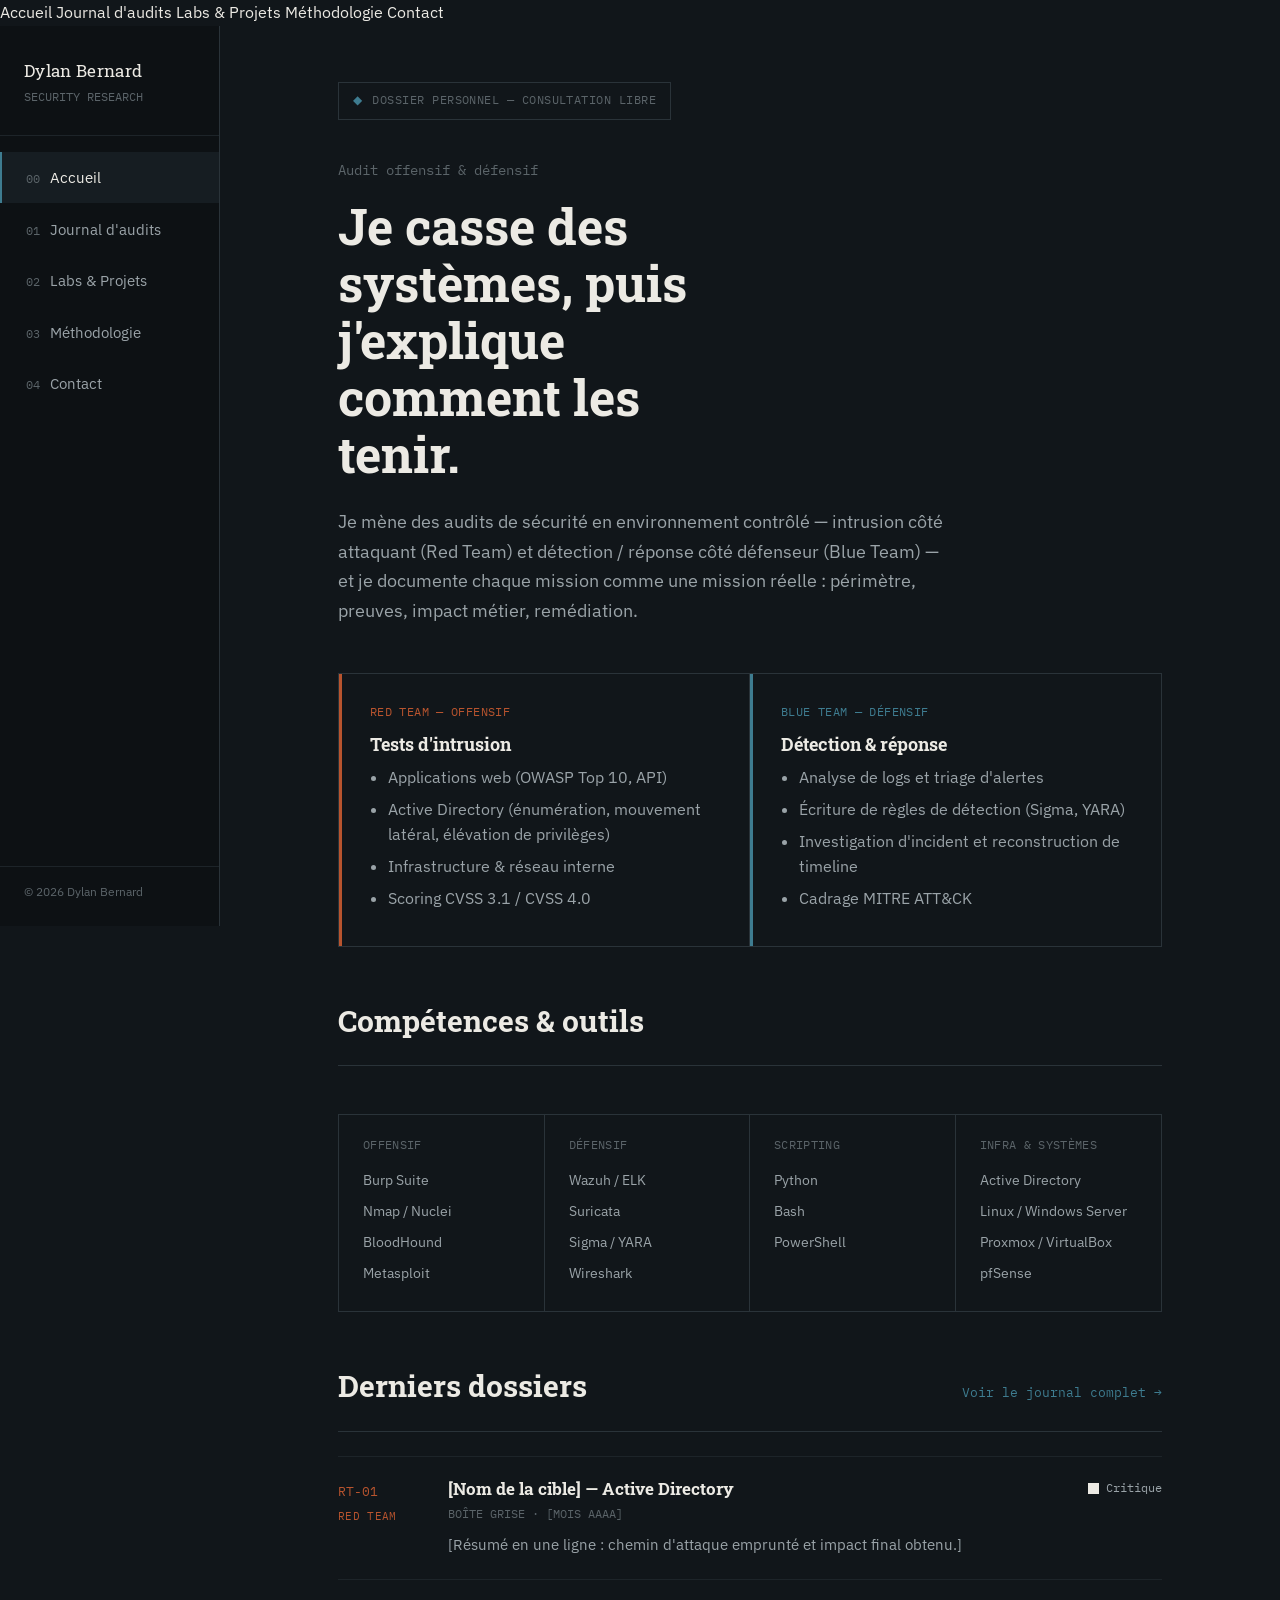
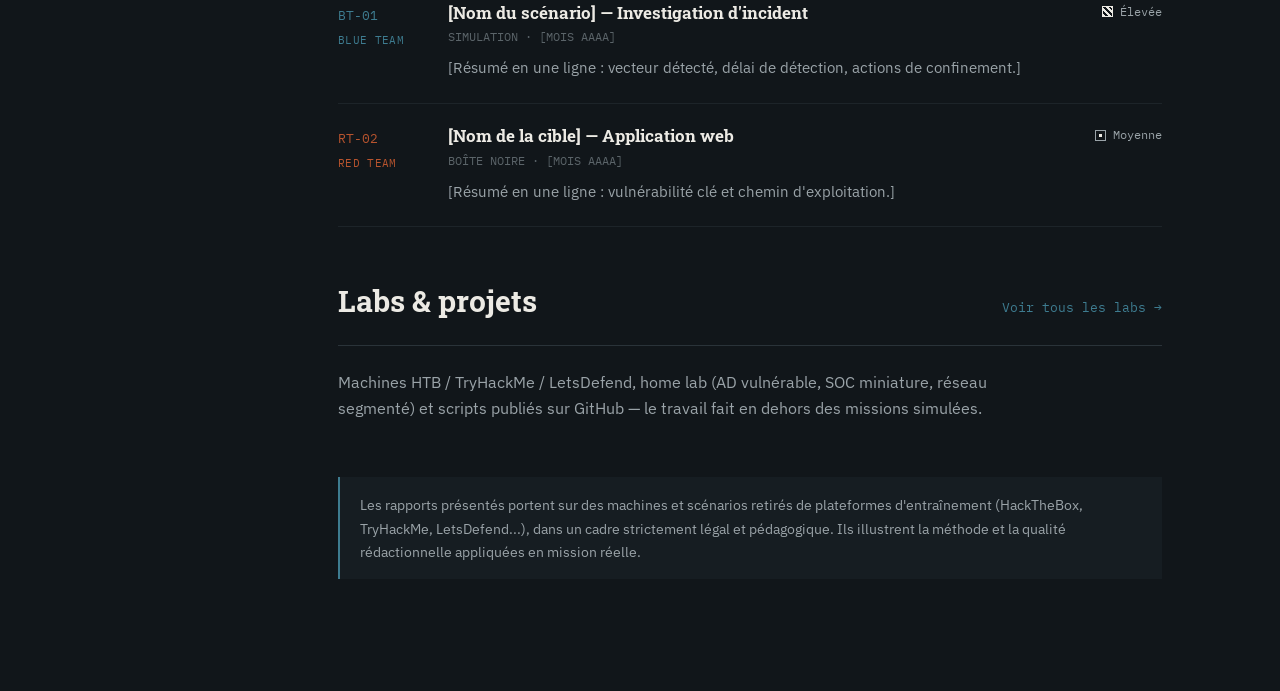
==== index.html @ 2ed52630 "Add files via upload" ====
<!DOCTYPE html>
<html lang="fr">
<head>
<meta charset="UTF-8">
<meta name="viewport" content="width=device-width, initial-scale=1.0">
<title>Dylan Bernard · Security Research — Red &amp; Blue Team</title>
<meta name="description" content="Portfolio d'audits de sécurité offensifs et défensifs — pentest, détection et réponse à incident. Rapports réalisés en environnement légal et pédagogique.">
<link rel="preconnect" href="https://fonts.googleapis.com">
<link href="https://fonts.googleapis.com/css2?family=Roboto+Slab:wght@400;700&family=IBM+Plex+Sans:wght@400;500;600&family=IBM+Plex+Mono:wght@400;500&display=swap" rel="stylesheet">
<link rel="stylesheet" href="style.css">
</head>
<body>

<div class="topbar">
  <span class="topbar__mark">DYLAN&nbsp;BERNARD</span>
  <button class="topbar__toggle" aria-expanded="false">MENU</button>
</div>
<nav class="topbar__menu">
  <a href="index.html" aria-current="page">Accueil</a>
  <a href="reports.html">Journal d'audits</a>
  <a href="labs.html">Labs &amp; Projets</a>
  <a href="methodology.html">Méthodologie</a>
  <a href="contact.html">Contact</a>
</nav>

<div class="shell">
  <aside class="rail">
    <div class="rail__brand">
      <a href="index.html">
        <span class="rail__mark">Dylan Bernard</span>
        <span class="rail__sub">SECURITY&nbsp;RESEARCH</span>
      </a>
    </div>
    <nav class="rail__nav">
      <a class="rail__tab" href="index.html" aria-current="page"><span class="idx">00</span>Accueil</a>
      <a class="rail__tab" href="reports.html"><span class="idx">01</span>Journal d'audits</a>
      <a class="rail__tab" href="labs.html"><span class="idx">02</span>Labs &amp; Projets</a>
      <a class="rail__tab" href="methodology.html"><span class="idx">03</span>Méthodologie</a>
      <a class="rail__tab" href="contact.html"><span class="idx">04</span>Contact</a>
    </nav>
    <div class="rail__footer">© 2026 Dylan Bernard</div>
  </aside>

  <main class="main">
    <div class="container">

      <div class="classified">DOSSIER PERSONNEL — CONSULTATION LIBRE</div>

      <section class="hero">
        <p class="hero__eyebrow">Audit offensif &amp; défensif</p>
        <h1>Je casse des systèmes, puis j'explique comment les tenir.</h1>
        <p class="hero__lede">
          Je mène des audits de sécurité en environnement contrôlé — intrusion côté attaquant
          (Red Team) et détection / réponse côté défenseur (Blue Team) — et je documente
          chaque mission comme une mission réelle : périmètre, preuves, impact métier,
          remédiation.
        </p>
      </section>

      <div class="track-split">
        <div class="track track--red">
          <div class="track__label">RED TEAM — OFFENSIF</div>
          <h3>Tests d'intrusion</h3>
          <ul>
            <li>Applications web (OWASP Top 10, API)</li>
            <li>Active Directory (énumération, mouvement latéral, élévation de privilèges)</li>
            <li>Infrastructure &amp; réseau interne</li>
            <li>Scoring CVSS 3.1 / CVSS 4.0</li>
          </ul>
        </div>
        <div class="track track--blue">
          <div class="track__label">BLUE TEAM — DÉFENSIF</div>
          <h3>Détection &amp; réponse</h3>
          <ul>
            <li>Analyse de logs et triage d'alertes</li>
            <li>Écriture de règles de détection (Sigma, YARA)</li>
            <li>Investigation d'incident et reconstruction de timeline</li>
            <li>Cadrage MITRE ATT&amp;CK</li>
          </ul>
        </div>
      </div>

      <section class="section">
        <div class="section__head">
          <h2>Compétences &amp; outils</h2>
        </div>
        <div class="skills-grid">
          <div class="skills-col">
            <h4>OFFENSIF</h4>
            <ul>
              <li>Burp Suite</li>
              <li>Nmap / Nuclei</li>
              <li>BloodHound</li>
              <li>Metasploit</li>
            </ul>
          </div>
          <div class="skills-col">
            <h4>DÉFENSIF</h4>
            <ul>
              <li>Wazuh / ELK</li>
              <li>Suricata</li>
              <li>Sigma / YARA</li>
              <li>Wireshark</li>
            </ul>
          </div>
          <div class="skills-col">
            <h4>SCRIPTING</h4>
            <ul>
              <li>Python</li>
              <li>Bash</li>
              <li>PowerShell</li>
            </ul>
          </div>
          <div class="skills-col">
            <h4>INFRA &amp; SYSTÈMES</h4>
            <ul>
              <li>Active Directory</li>
              <li>Linux / Windows Server</li>
              <li>Proxmox / VirtualBox</li>
              <li>pfSense</li>
            </ul>
          </div>
        </div>
      </section>

      <section class="section">
        <div class="section__head">
          <h2>Derniers dossiers</h2>
          <a class="see-all" href="reports.html">Voir le journal complet →</a>
        </div>
        <div class="log">

          <article class="log-entry log-entry--red">
            <div class="log-entry__id">RT-01<span class="track-tag">RED TEAM</span></div>
            <div>
              <h3 class="log-entry__title">[Nom de la cible] — Active Directory</h3>
              <div class="log-entry__meta">BOÎTE GRISE · [MOIS AAAA]</div>
              <p class="log-entry__desc">[Résumé en une ligne : chemin d'attaque emprunté et impact final obtenu.]</p>
            </div>
            <div class="log-entry__sev">
              <div class="sev sev--critical"><span class="sev__mark"></span>Critique</div>
            </div>
          </article>

          <article class="log-entry log-entry--blue">
            <div class="log-entry__id">BT-01<span class="track-tag">BLUE TEAM</span></div>
            <div>
              <h3 class="log-entry__title">[Nom du scénario] — Investigation d'incident</h3>
              <div class="log-entry__meta">SIMULATION · [MOIS AAAA]</div>
              <p class="log-entry__desc">[Résumé en une ligne : vecteur détecté, délai de détection, actions de confinement.]</p>
            </div>
            <div class="log-entry__sev">
              <div class="sev sev--high"><span class="sev__mark"></span>Élevée</div>
            </div>
          </article>

          <article class="log-entry log-entry--red">
            <div class="log-entry__id">RT-02<span class="track-tag">RED TEAM</span></div>
            <div>
              <h3 class="log-entry__title">[Nom de la cible] — Application web</h3>
              <div class="log-entry__meta">BOÎTE NOIRE · [MOIS AAAA]</div>
              <p class="log-entry__desc">[Résumé en une ligne : vulnérabilité clé et chemin d'exploitation.]</p>
            </div>
            <div class="log-entry__sev">
              <div class="sev sev--medium"><span class="sev__mark"></span>Moyenne</div>
            </div>
          </article>

        </div>
      </section>

      <section class="section">
        <div class="section__head">
          <h2>Labs &amp; projets</h2>
          <a class="see-all" href="labs.html">Voir tous les labs →</a>
        </div>
        <p>
          Machines HTB / TryHackMe / LetsDefend, home lab (AD vulnérable, SOC miniature,
          réseau segmenté) et scripts publiés sur GitHub — le travail fait en dehors des
          missions simulées.
        </p>
      </section>

      <div class="note-box">
        Les rapports présentés portent sur des machines et scénarios retirés de plateformes
        d'entraînement (HackTheBox, TryHackMe, LetsDefend...), dans un cadre strictement légal
        et pédagogique. Ils illustrent la méthode et la qualité rédactionnelle appliquées en
        mission réelle.
      </div>

    </div>
  </main>
</div>

<script src="main.js"></script>
</body>
</html>
---- style.css ----
/* =========================================================
   DYLAN-SEC — Design system
   Concept: dossier d'investigation / journal de missions.
   Deux pistes identitaires : Red Team (rouille) / Blue Team (acier).
   La sévérité se lit par densité de remplissage, pas par couleur,
   pour ne jamais entrer en conflit avec l'identité Red/Blue.
   ========================================================= */

:root{
  --bg:        #11161A;
  --bg-raised: #161D22;
  --bg-tab:    #0D1114;
  --ink:       #ECEAE4;
  --ink-dim:   #9AA3A8;
  --ink-faint: #5B6469;
  --line:      #2A3339;
  --line-soft: #1D2429;

  --red:       #B8542E;
  --red-dim:   #7A3B21;
  --blue:      #3E7C90;
  --blue-dim:  #2A5866;

  --font-display: "Roboto Slab", Georgia, serif;
  --font-body: "IBM Plex Sans", -apple-system, "Segoe UI", sans-serif;
  --font-mono: "IBM Plex Mono", ui-monospace, Menlo, monospace;

  --max-line: 68ch;
  --rail-w: 220px;
}

*, *::before, *::after{ box-sizing: border-box; }

html{ scroll-behavior: smooth; }

body{
  margin:0;
  background: var(--bg);
  color: var(--ink);
  font-family: var(--font-body);
  font-size: 16px;
  line-height: 1.6;
  -webkit-font-smoothing: antialiased;
}

a{ color: inherit; text-decoration: none; }
a:focus-visible, button:focus-visible, [tabindex]:focus-visible{
  outline: 2px solid var(--blue);
  outline-offset: 3px;
}

h1,h2,h3,h4{
  font-family: var(--font-display);
  font-weight: 700;
  line-height: 1.15;
  margin: 0 0 .5em;
  color: var(--ink);
}
h1{ font-size: clamp(2rem, 4vw, 3.1rem); }
h2{ font-size: clamp(1.4rem, 2.4vw, 1.9rem); }
h3{ font-size: 1.15rem; }

p{ margin: 0 0 1em; color: var(--ink-dim); max-width: var(--max-line); }
strong{ color: var(--ink); font-weight: 600; }

code, .mono{ font-family: var(--font-mono); font-size: .92em; }

/* ---------- layout shell : rail + main ---------- */

.shell{
  display: flex;
  min-height: 100vh;
}

.rail{
  flex: 0 0 var(--rail-w);
  background: var(--bg-tab);
  border-right: 1px solid var(--line);
  padding: 2rem 0 1.5rem;
  position: sticky;
  top: 0;
  height: 100vh;
  display: flex;
  flex-direction: column;
}

.rail__brand{
  padding: 0 1.5rem 1.75rem;
  border-bottom: 1px solid var(--line-soft);
  margin-bottom: 1rem;
}
.rail__brand a{ display:block; }
.rail__mark{
  font-family: var(--font-display);
  font-size: 1.05rem;
  letter-spacing: .02em;
  color: var(--ink);
}
.rail__sub{
  display:block;
  font-size: .72rem;
  color: var(--ink-faint);
  margin-top: .25rem;
  font-family: var(--font-mono);
}

.rail__nav{ display:flex; flex-direction:column; flex:1; }
.rail__tab{
  position: relative;
  display:block;
  padding: .85rem 1.5rem;
  font-size: .95rem;
  color: var(--ink-dim);
  border-left: 2px solid transparent;
}
.rail__tab:hover{ color: var(--ink); background: var(--bg-raised); }
.rail__tab[aria-current="page"]{
  color: var(--ink);
  background: var(--bg-raised);
  border-left-color: var(--blue);
}
.rail__tab .idx{
  font-family: var(--font-mono);
  color: var(--ink-faint);
  font-size: .78rem;
  margin-right: .6rem;
}

.rail__footer{
  padding: 1rem 1.5rem 0;
  font-size: .72rem;
  color: var(--ink-faint);
  border-top: 1px solid var(--line-soft);
  margin-top: 1rem;
}

.main{ flex:1; min-width:0; }

.container{
  max-width: 920px;
  padding: 3.5rem 3rem 5rem;
  margin: 0 auto;
}

/* mobile top bar */
.topbar{ display:none; }

@media (max-width: 880px){
  .shell{ flex-direction: column; }
  .rail{ display:none; }
  .topbar{
    display:flex;
    align-items:center;
    justify-content:space-between;
    position: sticky; top:0; z-index: 20;
    background: var(--bg-tab);
    border-bottom: 1px solid var(--line);
    padding: .9rem 1.25rem;
  }
  .topbar__mark{ font-family: var(--font-display); font-size: 1rem; }
  .topbar__toggle{
    background:none; border:1px solid var(--line); color: var(--ink);
    font-family: var(--font-mono); font-size: .8rem;
    padding: .4rem .7rem; border-radius: 2px;
  }
  .topbar__menu{
    display:none;
    flex-direction:column;
    background: var(--bg-tab);
    border-bottom: 1px solid var(--line);
  }
  .topbar__menu.is-open{ display:flex; }
  .topbar__menu a{
    padding: .9rem 1.25rem;
    border-top: 1px solid var(--line-soft);
    color: var(--ink-dim);
  }
  .container{ padding: 2.25rem 1.4rem 3.5rem; }
}

/* ---------- classification banner ---------- */

.classified{
  display:flex;
  align-items:center;
  gap:.6rem;
  font-family: var(--font-mono);
  font-size: .72rem;
  letter-spacing: .04em;
  color: var(--ink-faint);
  padding: .55rem .9rem;
  border: 1px solid var(--line);
  margin-bottom: 2.5rem;
  width: fit-content;
}
.classified::before{ content:"◆"; color: var(--blue); }

/* ---------- hero (index) ---------- */

.hero__eyebrow{
  font-family: var(--font-mono);
  font-size: .85rem;
  color: var(--ink-faint);
  margin-bottom: 1rem;
}
.hero h1{ max-width: 14ch; }
.hero__lede{ font-size: 1.15rem; max-width: 56ch; margin-top: 1.25rem; }

.track-split{
  display:grid;
  grid-template-columns: 1fr 1fr;
  border: 1px solid var(--line);
  margin: 3rem 0;
}
.track{
  padding: 1.75rem 1.75rem;
  border-left: 3px solid transparent;
}
.track + .track{ border-top: none; border-left-width: 3px; }
@media (min-width: 640px){
  .track + .track{ border-top: none; }
  .track:first-child{ border-right: 1px solid var(--line); }
}
@media (max-width: 639px){
  .track-split{ grid-template-columns: 1fr; }
  .track:first-child{ border-bottom: 1px solid var(--line); }
}
.track--red{ border-left-color: var(--red); }
.track--blue{ border-left-color: var(--blue); }
.track__label{
  font-family: var(--font-mono);
  font-size: .78rem;
  letter-spacing: .03em;
  margin-bottom: .75rem;
}
.track--red .track__label{ color: var(--red); }
.track--blue .track__label{ color: var(--blue); }
.track h3{ margin-bottom: .6rem; }
.track ul{ margin:0; padding-left: 1.1rem; color: var(--ink-dim); }
.track li{ margin-bottom: .4rem; }

.section{ margin: 3.5rem 0; }
.section__head{
  display:flex;
  align-items: baseline;
  justify-content: space-between;
  border-bottom: 1px solid var(--line);
  padding-bottom: .75rem;
  margin-bottom: 1.5rem;
  gap: 1rem;
  flex-wrap: wrap;
}
.section__head .see-all{
  font-family: var(--font-mono);
  font-size: .82rem;
  color: var(--blue);
  white-space: nowrap;
}
.section__head .see-all:hover{ text-decoration: underline; }

/* ---------- log entries (reports list, preview) ---------- */

.log{ display:flex; flex-direction:column; }
.log-entry{
  display:grid;
  grid-template-columns: 90px 1fr auto;
  gap: 1.25rem;
  align-items: start;
  padding: 1.4rem 0;
  border-bottom: 1px solid var(--line-soft);
}
.log-entry:first-child{ border-top: 1px solid var(--line-soft); }
.log-entry__id{
  font-family: var(--font-mono);
  font-size: .8rem;
  padding-top: .2rem;
}
.log-entry__id .track-tag{ display:block; margin-top:.35rem; font-size: .68rem; letter-spacing:.03em; }
.log-entry--red .log-entry__id{ color: var(--red); }
.log-entry--blue .log-entry__id{ color: var(--blue); }

.log-entry__title{ margin: 0 0 .35rem; font-size: 1.05rem; }
.log-entry__meta{
  font-family: var(--font-mono);
  font-size: .76rem;
  color: var(--ink-faint);
  margin-bottom: .6rem;
}
.log-entry__desc{ margin:0; font-size: .93rem; }

.log-entry__sev{
  display:flex;
  flex-direction:column;
  align-items:flex-end;
  gap:.35rem;
  min-width: 108px;
}

/* severity marks — density, not colour */
.sev{
  display:flex; align-items:center; gap:.45rem;
  font-family: var(--font-mono); font-size: .72rem; color: var(--ink-dim);
}
.sev__mark{
  width: 11px; height: 11px;
  border: 1.4px solid var(--ink-dim);
  flex: 0 0 auto;
}
.sev--critical .sev__mark{ background: var(--ink); border-color: var(--ink); }
.sev--high .sev__mark{
  background: repeating-linear-gradient(45deg, var(--ink) 0 2px, transparent 2px 4px);
  border-color: var(--ink);
}
.sev--medium .sev__mark{
  background: radial-gradient(circle, var(--ink) 30%, transparent 31%);
}
.sev--low .sev__mark{ background: transparent; }
.sev--info .sev__mark{
  border-style: dotted;
  background: transparent;
}

.filters{
  display:flex; gap: .6rem; flex-wrap: wrap; margin-bottom: 2rem;
}
.filter-btn{
  font-family: var(--font-mono);
  font-size: .82rem;
  padding: .5rem .9rem;
  border: 1px solid var(--line);
  background: transparent;
  color: var(--ink-dim);
  cursor: pointer;
}
.filter-btn:hover{ color: var(--ink); border-color: var(--ink-faint); }
.filter-btn.is-active{ color: var(--ink); border-color: var(--ink); }
.filter-btn.is-active[data-filter="red"]{ border-color: var(--red); color: var(--red); }
.filter-btn.is-active[data-filter="blue"]{ border-color: var(--blue); color: var(--blue); }

.legend{
  display:flex; flex-wrap:wrap; gap: 1.1rem 1.6rem;
  padding: 1.1rem 1.3rem;
  border: 1px solid var(--line);
  margin-bottom: 2.5rem;
}
.legend__note{
  font-size: .82rem; color: var(--ink-faint); margin: .8rem 0 0; max-width: none;
}

/* ---------- methodology tables / grids ---------- */

.grid-table{
  width: 100%;
  border-collapse: collapse;
  font-size: .9rem;
  margin: 1.25rem 0 2rem;
}
.grid-table th, .grid-table td{
  text-align: left;
  padding: .7rem .9rem;
  border-bottom: 1px solid var(--line-soft);
}
.grid-table th{
  font-family: var(--font-mono);
  font-size: .74rem;
  letter-spacing: .03em;
  color: var(--ink-faint);
  font-weight: 400;
  border-bottom: 1px solid var(--line);
}
.grid-table td.mono{ color: var(--ink-dim); }

.phase-list{ list-style: none; margin: 0 0 2rem; padding: 0; counter-reset: phase; }
.phase-list li{
  counter-increment: phase;
  position: relative;
  padding: .9rem 0 .9rem 2.6rem;
  border-bottom: 1px solid var(--line-soft);
  color: var(--ink-dim);
}
.phase-list li:first-child{ border-top: 1px solid var(--line-soft); }
.phase-list li::before{
  content: counter(phase, decimal-leading-zero);
  position: absolute; left: 0; top: .9rem;
  font-family: var(--font-mono);
  font-size: .78rem;
  color: var(--ink-faint);
}
.phase-list strong{ display:block; color: var(--ink); margin-bottom: .15rem; font-size: .98rem; }

.two-col{
  display:grid; grid-template-columns: 1fr 1fr; gap: 3rem;
}
@media (max-width: 720px){ .two-col{ grid-template-columns: 1fr; gap: 2.5rem; } }

/* ---------- contact ---------- */

.contact-list{ list-style:none; padding:0; margin: 2rem 0; }
.contact-list li{
  display:flex; gap: 1.25rem;
  padding: 1rem 0;
  border-bottom: 1px solid var(--line-soft);
  align-items: baseline;
}
.contact-list li:first-child{ border-top: 1px solid var(--line-soft); }
.contact-list .label{
  font-family: var(--font-mono); font-size: .78rem; color: var(--ink-faint);
  width: 130px; flex: 0 0 auto;
}
.contact-list a:hover{ color: var(--blue); text-decoration: underline; }

.note-box{
  border-left: 2px solid var(--blue);
  padding: 1rem 1.25rem;
  background: var(--bg-raised);
  font-size: .9rem;
  color: var(--ink-dim);
  margin: 2rem 0;
}

/* ---------- skills grid (index) ---------- */

.skills-grid{
  display:grid;
  grid-template-columns: repeat(4, 1fr);
  gap: 0;
  border: 1px solid var(--line);
  margin: 3rem 0;
}
@media (max-width: 780px){
  .skills-grid{ grid-template-columns: repeat(2, 1fr); }
}
.skills-col{
  padding: 1.4rem 1.5rem;
  border-right: 1px solid var(--line);
}
.skills-col:nth-child(4n){ border-right: none; }
@media (max-width: 780px){
  .skills-col:nth-child(2n){ border-right: none; }
  .skills-col:nth-child(n+3){ border-top: 1px solid var(--line); }
}
.skills-col h4{
  font-family: var(--font-mono);
  font-size: .74rem;
  letter-spacing: .03em;
  color: var(--ink-faint);
  margin: 0 0 .8rem;
  font-weight: 400;
}
.skills-col ul{ list-style: none; margin:0; padding:0; }
.skills-col li{
  font-size: .87rem;
  color: var(--ink-dim);
  padding: .28rem 0;
}

/* ---------- platform tag (HTB / THM / LetsDefend) ---------- */

.plat-tag{
  display:inline-block;
  font-family: var(--font-mono);
  font-size: .68rem;
  letter-spacing: .03em;
  border: 1px solid var(--ink-faint);
  color: var(--ink-dim);
  padding: .15rem .5rem;
  margin-right: .4rem;
}
.plat-tag--htb{ border-color: #6B8E4E; color: #9CBB7A; }
.plat-tag--thm{ border-color: #3E6B8E; color: #7FA8C9; }
.plat-tag--ld{  border-color: var(--blue); color: var(--blue); }

/* ---------- project card (home lab) ---------- */

.project-card{
  padding: 1.6rem 0;
  border-bottom: 1px solid var(--line-soft);
}
.project-card:first-child{ border-top: 1px solid var(--line-soft); }
.project-card h3{ margin-bottom: .35rem; }
.project-card__stack{
  font-family: var(--font-mono);
  font-size: .78rem;
  color: var(--ink-faint);
  margin-bottom: .7rem;
}
.project-card__desc{ margin-bottom: .6rem; }
.project-card__link{
  font-family: var(--font-mono);
  font-size: .82rem;
  color: var(--blue);
}
.project-card__link:hover{ text-decoration: underline; }

/* ---------- tool / script list ---------- */

.tool-list{ list-style:none; padding:0; margin: 0 0 2rem; }
.tool-item{
  display:flex;
  gap: 1.25rem;
  align-items: baseline;
  padding: 1rem 0;
  border-bottom: 1px solid var(--line-soft);
}
.tool-item:first-child{ border-top: 1px solid var(--line-soft); }
.tool-item__lang{
  font-family: var(--font-mono);
  font-size: .76rem;
  color: var(--ink-faint);
  width: 92px;
  flex: 0 0 auto;
}
.tool-item__body h4{
  font-family: var(--font-body);
  font-size: .98rem;
  font-weight: 600;
  margin: 0 0 .2rem;
  color: var(--ink);
}
.tool-item__body p{ margin:0; font-size: .87rem; }
.tool-item__link{
  margin-left: auto;
  font-family: var(--font-mono);
  font-size: .8rem;
  color: var(--blue);
  white-space: nowrap;
  flex: 0 0 auto;
}
.tool-item__link:hover{ text-decoration: underline; }

.subsection-label{
  font-family: var(--font-mono);
  font-size: .78rem;
  letter-spacing: .03em;
  color: var(--ink-faint);
  margin-bottom: .5rem;
}

/* ---------- utility ---------- */
.empty-state{
  color: var(--ink-faint);
  font-family: var(--font-mono);
  font-size: .85rem;
  padding: 2rem 0;
  display: none;
}
.empty-state.is-visible{ display:block; }
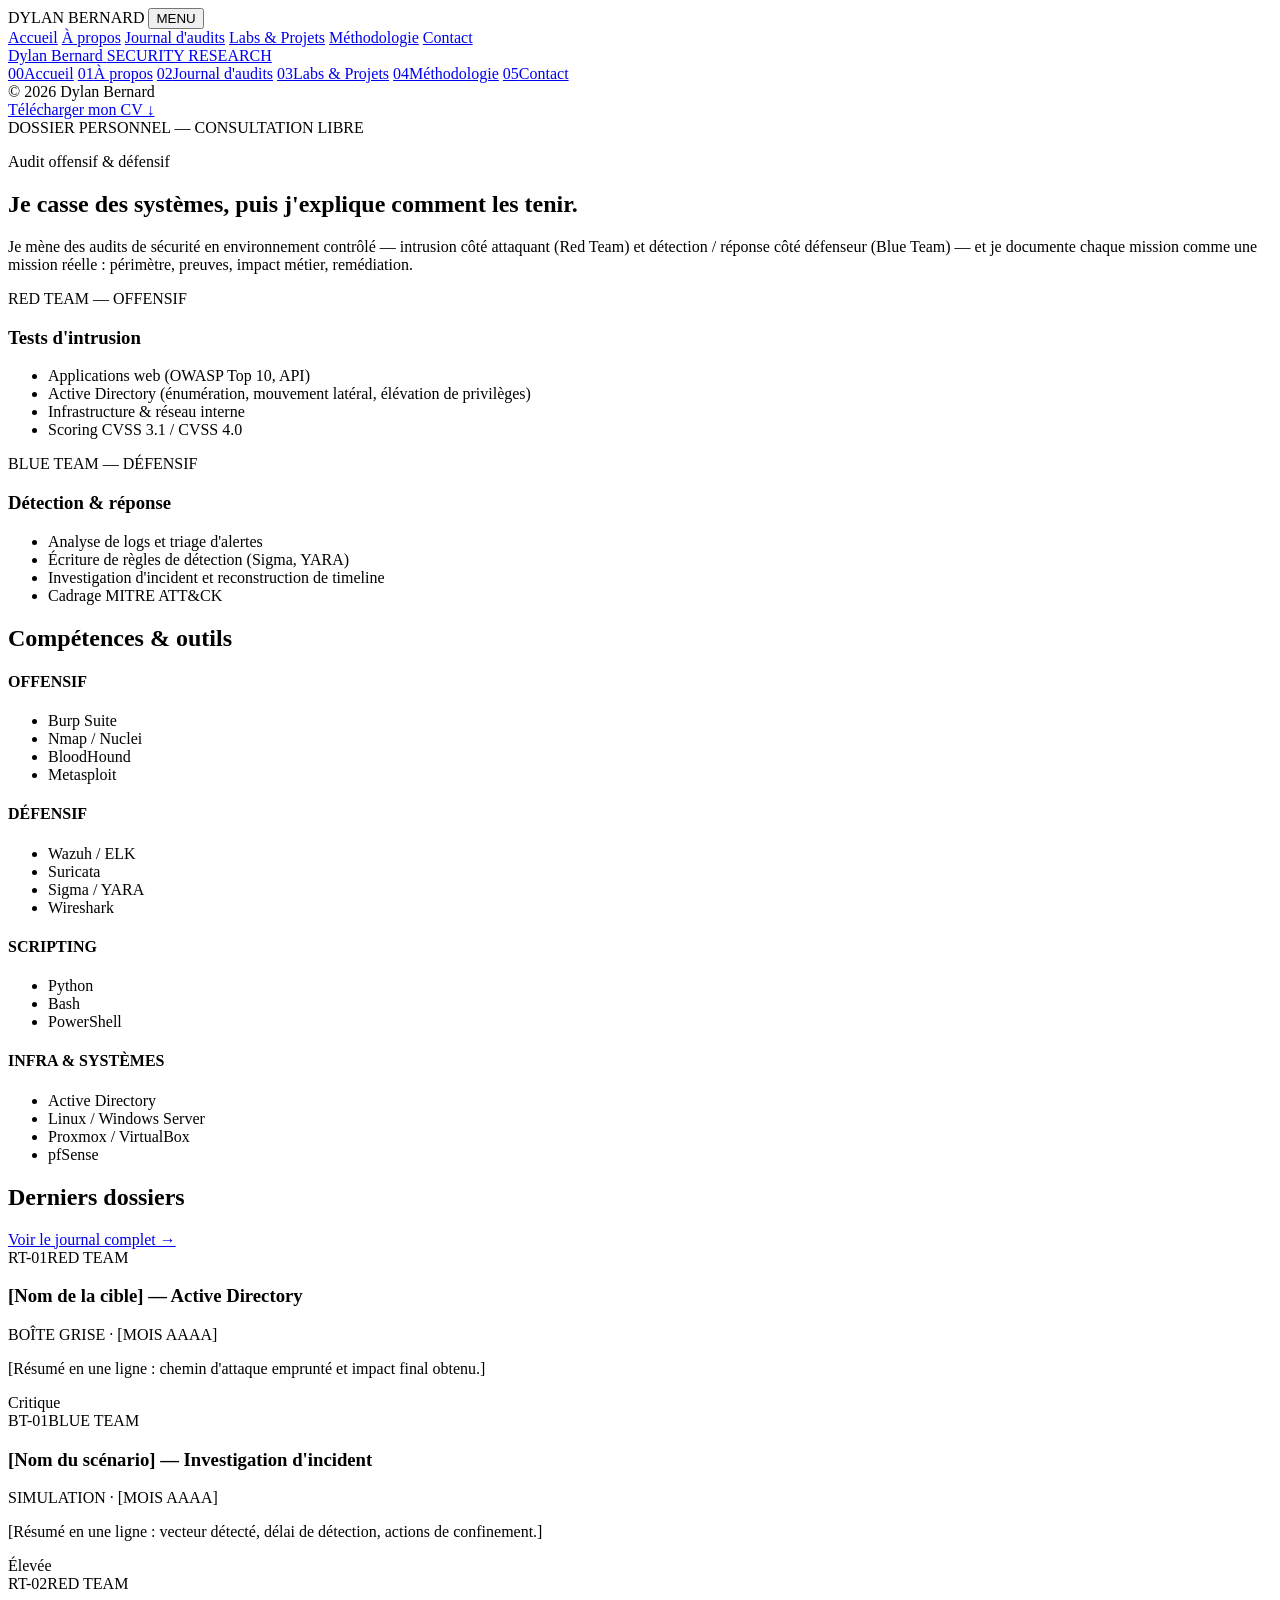
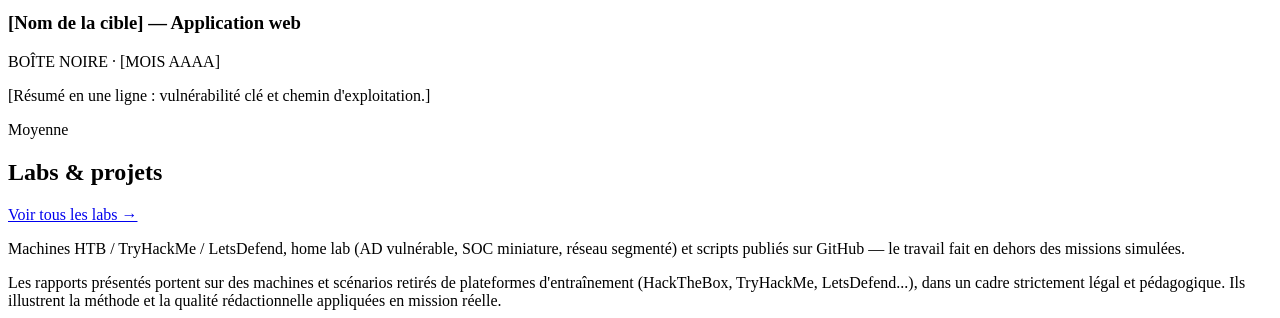
==== commit 6a6af080: "Add files via upload" ====
--- a/index.html
+++ b/index.html
@@ -7,7 +7,7 @@
 <meta name="description" content="Portfolio d'audits de sécurité offensifs et défensifs — pentest, détection et réponse à incident. Rapports réalisés en environnement légal et pédagogique.">
 <link rel="preconnect" href="https://fonts.googleapis.com">
 <link href="https://fonts.googleapis.com/css2?family=Roboto+Slab:wght@400;700&family=IBM+Plex+Sans:wght@400;500;600&family=IBM+Plex+Mono:wght@400;500&display=swap" rel="stylesheet">
-<link rel="stylesheet" href="style.css">
+<link rel="stylesheet" href="css/style.css">
 </head>
 <body>
 
@@ -17,6 +17,7 @@
 </div>
 <nav class="topbar__menu">
   <a href="index.html" aria-current="page">Accueil</a>
+  <a href="about.html">À propos</a>
   <a href="reports.html">Journal d'audits</a>
   <a href="labs.html">Labs &amp; Projets</a>
   <a href="methodology.html">Méthodologie</a>
@@ -33,12 +34,13 @@
     </div>
     <nav class="rail__nav">
       <a class="rail__tab" href="index.html" aria-current="page"><span class="idx">00</span>Accueil</a>
-      <a class="rail__tab" href="reports.html"><span class="idx">01</span>Journal d'audits</a>
-      <a class="rail__tab" href="labs.html"><span class="idx">02</span>Labs &amp; Projets</a>
-      <a class="rail__tab" href="methodology.html"><span class="idx">03</span>Méthodologie</a>
-      <a class="rail__tab" href="contact.html"><span class="idx">04</span>Contact</a>
+      <a class="rail__tab" href="about.html"><span class="idx">01</span>À propos</a>
+      <a class="rail__tab" href="reports.html"><span class="idx">02</span>Journal d'audits</a>
+      <a class="rail__tab" href="labs.html"><span class="idx">03</span>Labs &amp; Projets</a>
+      <a class="rail__tab" href="methodology.html"><span class="idx">04</span>Méthodologie</a>
+      <a class="rail__tab" href="contact.html"><span class="idx">05</span>Contact</a>
     </nav>
-    <div class="rail__footer">© 2026 Dylan Bernard</div>
+    <div class="rail__footer">© 2026 Dylan Bernard<br><a href="assets/CV_Dylan_Bernard.pdf" class="rail__cv">Télécharger mon CV ↓</a></div>
   </aside>
 
   <main class="main">
@@ -192,6 +194,6 @@
   </main>
 </div>
 
-<script src="main.js"></script>
+<script src="js/main.js"></script>
 </body>
 </html>
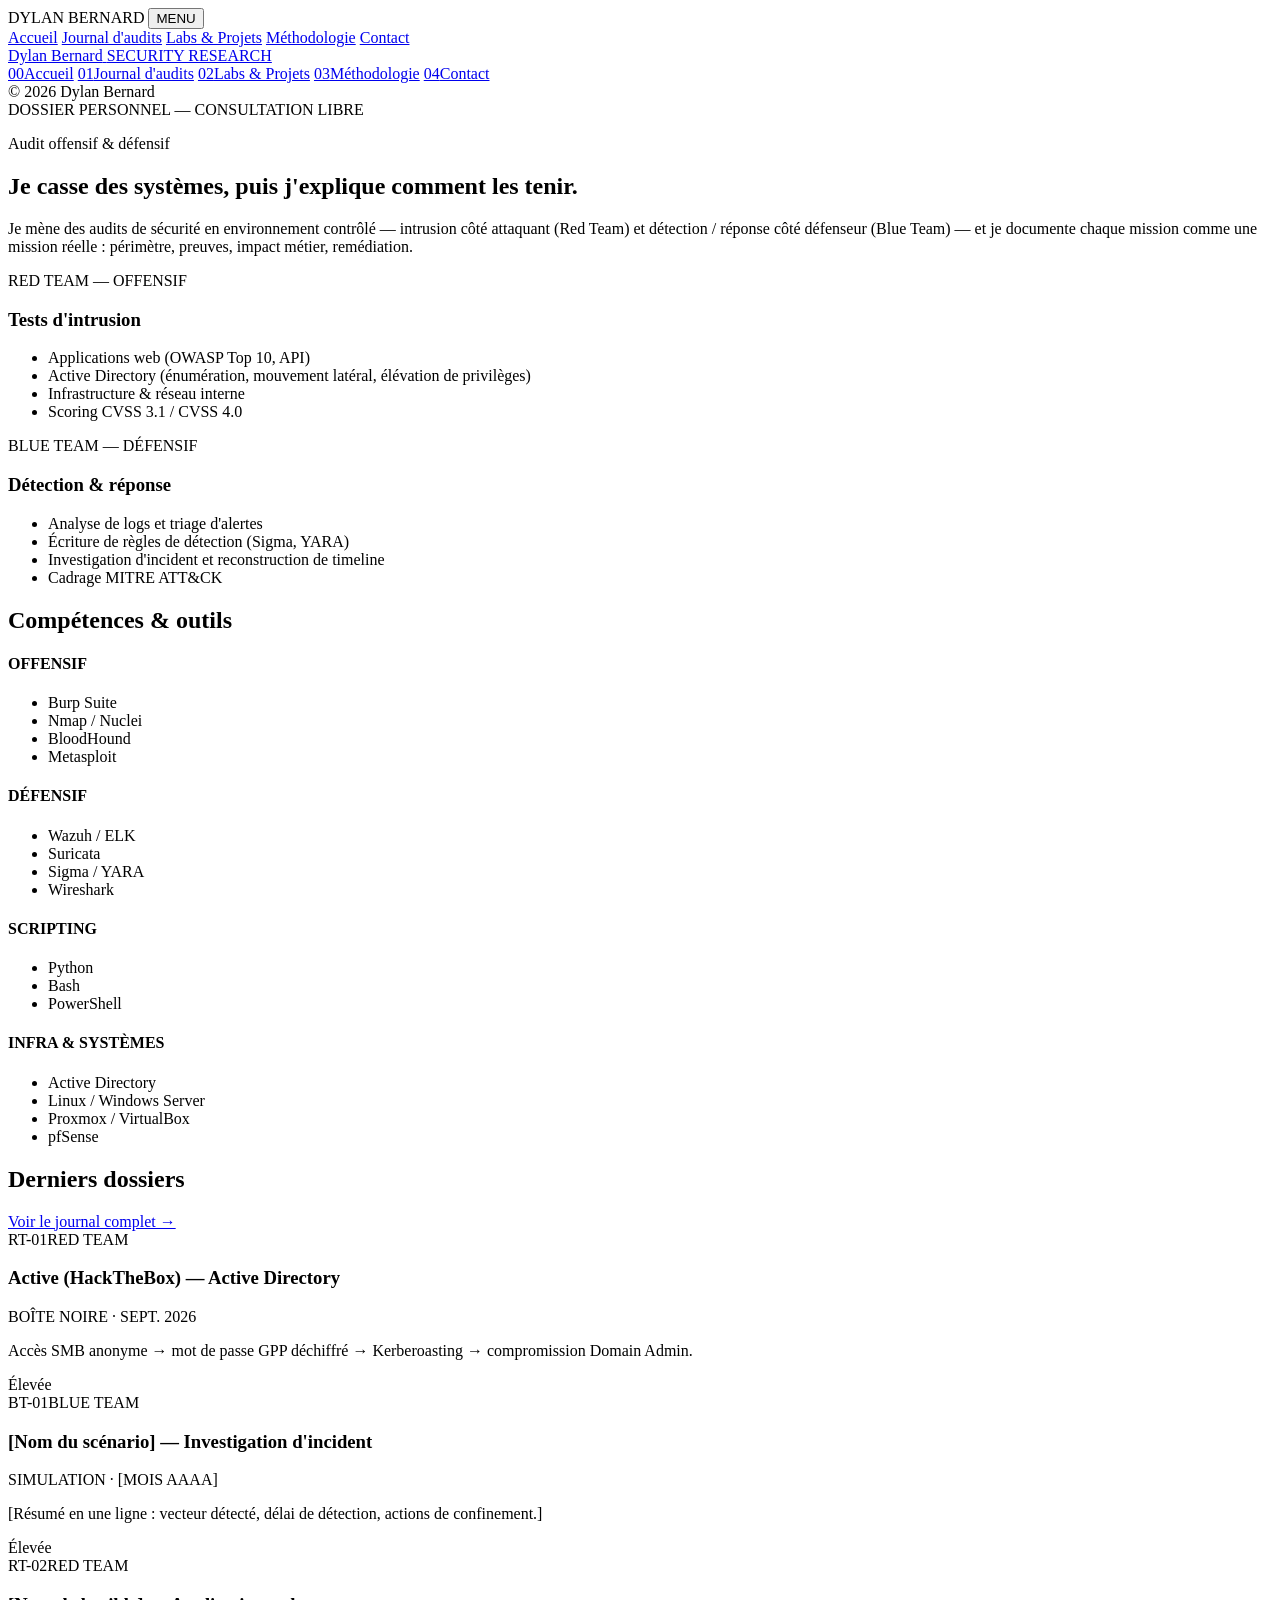
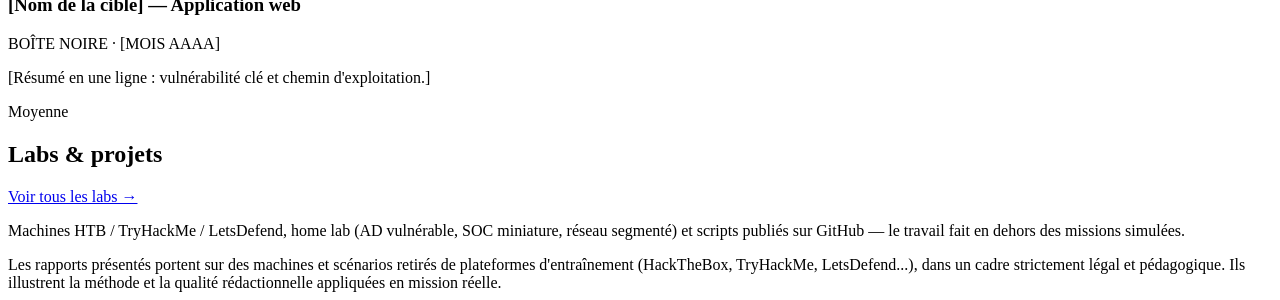
==== commit ddc21ebe: "Add files via upload" ====
--- a/index.html
+++ b/index.html
@@ -7,7 +7,7 @@
 <meta name="description" content="Portfolio d'audits de sécurité offensifs et défensifs — pentest, détection et réponse à incident. Rapports réalisés en environnement légal et pédagogique.">
 <link rel="preconnect" href="https://fonts.googleapis.com">
 <link href="https://fonts.googleapis.com/css2?family=Roboto+Slab:wght@400;700&family=IBM+Plex+Sans:wght@400;500;600&family=IBM+Plex+Mono:wght@400;500&display=swap" rel="stylesheet">
-<link rel="stylesheet" href="css/style.css">
+<link rel="stylesheet" href="style.css">
 </head>
 <body>
 
@@ -17,7 +17,6 @@
 </div>
 <nav class="topbar__menu">
   <a href="index.html" aria-current="page">Accueil</a>
-  <a href="about.html">À propos</a>
   <a href="reports.html">Journal d'audits</a>
   <a href="labs.html">Labs &amp; Projets</a>
   <a href="methodology.html">Méthodologie</a>
@@ -34,13 +33,12 @@
     </div>
     <nav class="rail__nav">
       <a class="rail__tab" href="index.html" aria-current="page"><span class="idx">00</span>Accueil</a>
-      <a class="rail__tab" href="about.html"><span class="idx">01</span>À propos</a>
-      <a class="rail__tab" href="reports.html"><span class="idx">02</span>Journal d'audits</a>
-      <a class="rail__tab" href="labs.html"><span class="idx">03</span>Labs &amp; Projets</a>
-      <a class="rail__tab" href="methodology.html"><span class="idx">04</span>Méthodologie</a>
-      <a class="rail__tab" href="contact.html"><span class="idx">05</span>Contact</a>
+      <a class="rail__tab" href="reports.html"><span class="idx">01</span>Journal d'audits</a>
+      <a class="rail__tab" href="labs.html"><span class="idx">02</span>Labs &amp; Projets</a>
+      <a class="rail__tab" href="methodology.html"><span class="idx">03</span>Méthodologie</a>
+      <a class="rail__tab" href="contact.html"><span class="idx">04</span>Contact</a>
     </nav>
-    <div class="rail__footer">© 2026 Dylan Bernard<br><a href="assets/CV_Dylan_Bernard.pdf" class="rail__cv">Télécharger mon CV ↓</a></div>
+    <div class="rail__footer">© 2026 Dylan Bernard</div>
   </aside>
 
   <main class="main">
@@ -135,12 +133,12 @@
           <article class="log-entry log-entry--red">
             <div class="log-entry__id">RT-01<span class="track-tag">RED TEAM</span></div>
             <div>
-              <h3 class="log-entry__title">[Nom de la cible] — Active Directory</h3>
-              <div class="log-entry__meta">BOÎTE GRISE · [MOIS AAAA]</div>
-              <p class="log-entry__desc">[Résumé en une ligne : chemin d'attaque emprunté et impact final obtenu.]</p>
+              <h3 class="log-entry__title">Active (HackTheBox) — Active Directory</h3>
+              <div class="log-entry__meta">BOÎTE NOIRE · SEPT. 2026</div>
+              <p class="log-entry__desc">Accès SMB anonyme → mot de passe GPP déchiffré → Kerberoasting → compromission Domain Admin.</p>
             </div>
             <div class="log-entry__sev">
-              <div class="sev sev--critical"><span class="sev__mark"></span>Critique</div>
+              <div class="sev sev--high"><span class="sev__mark"></span>Élevée</div>
             </div>
           </article>
 
@@ -194,6 +192,6 @@
   </main>
 </div>
 
-<script src="js/main.js"></script>
+<script src="main.js"></script>
 </body>
 </html>
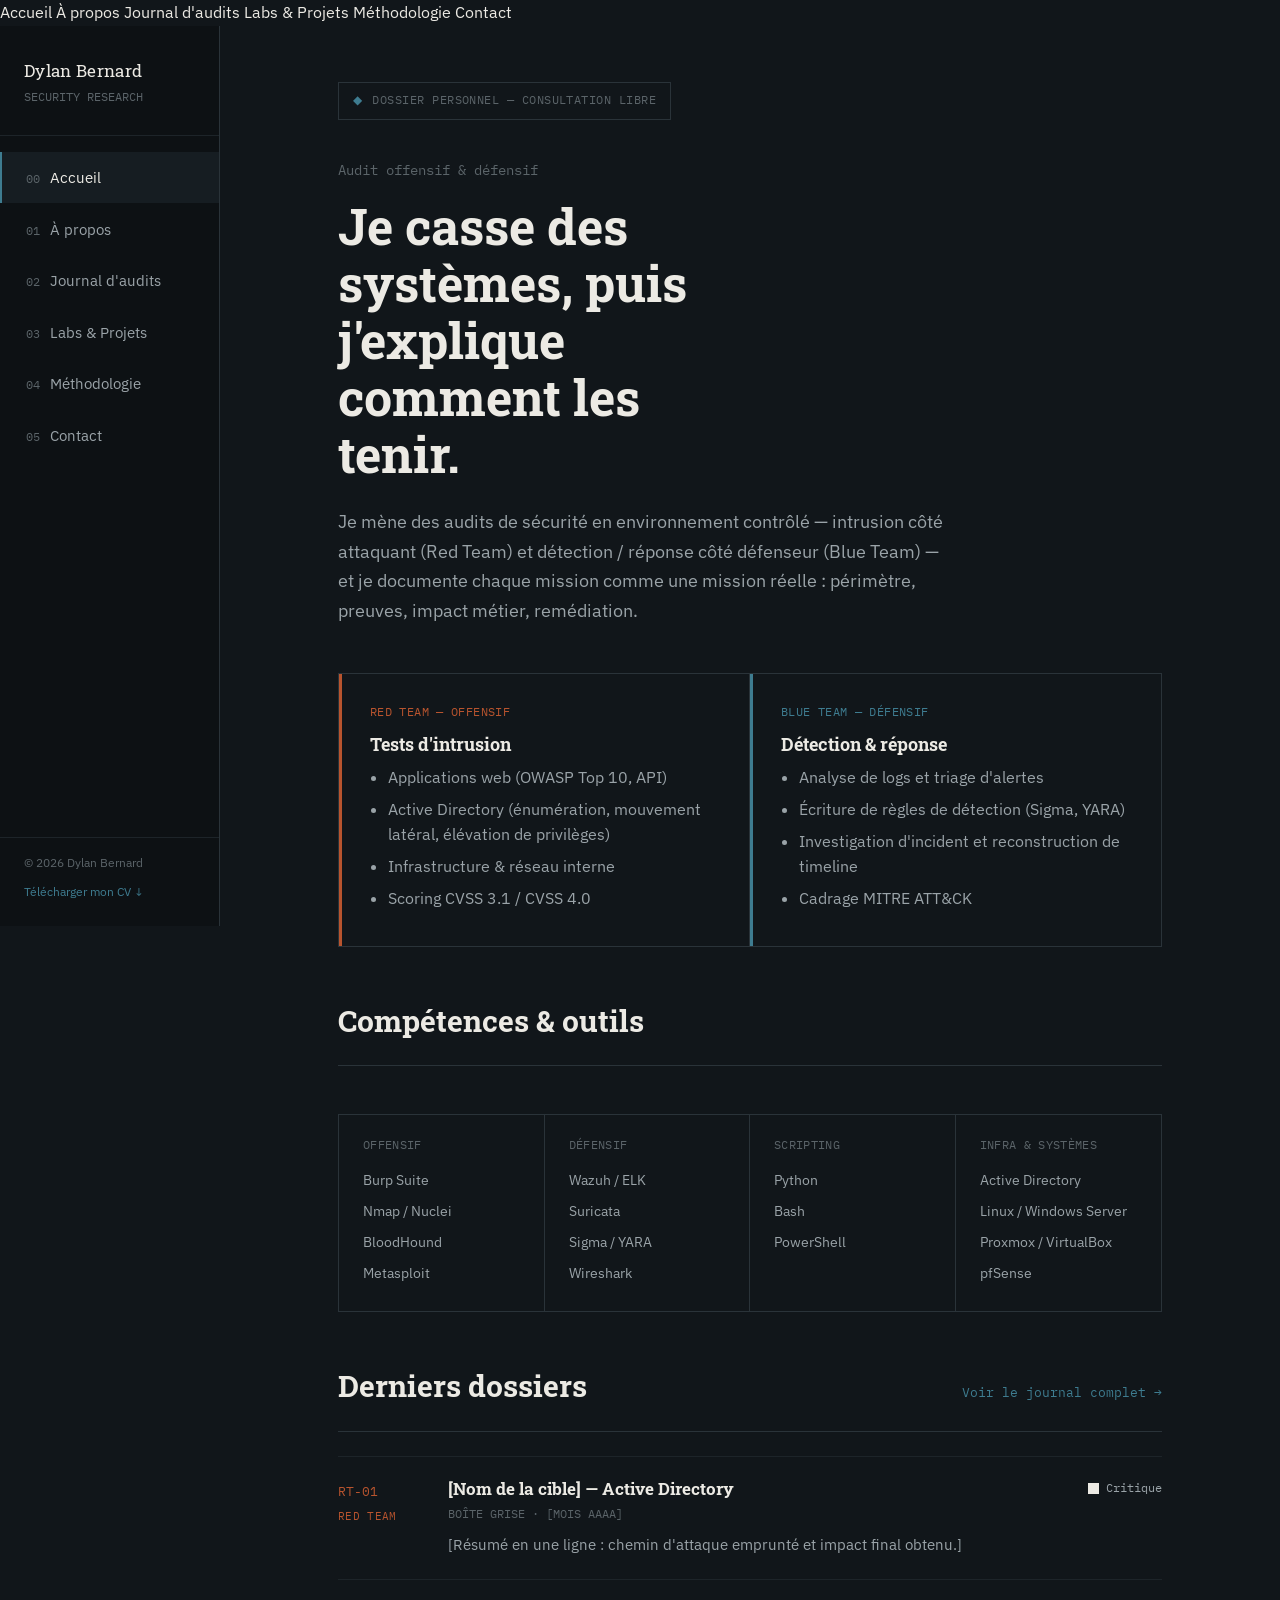
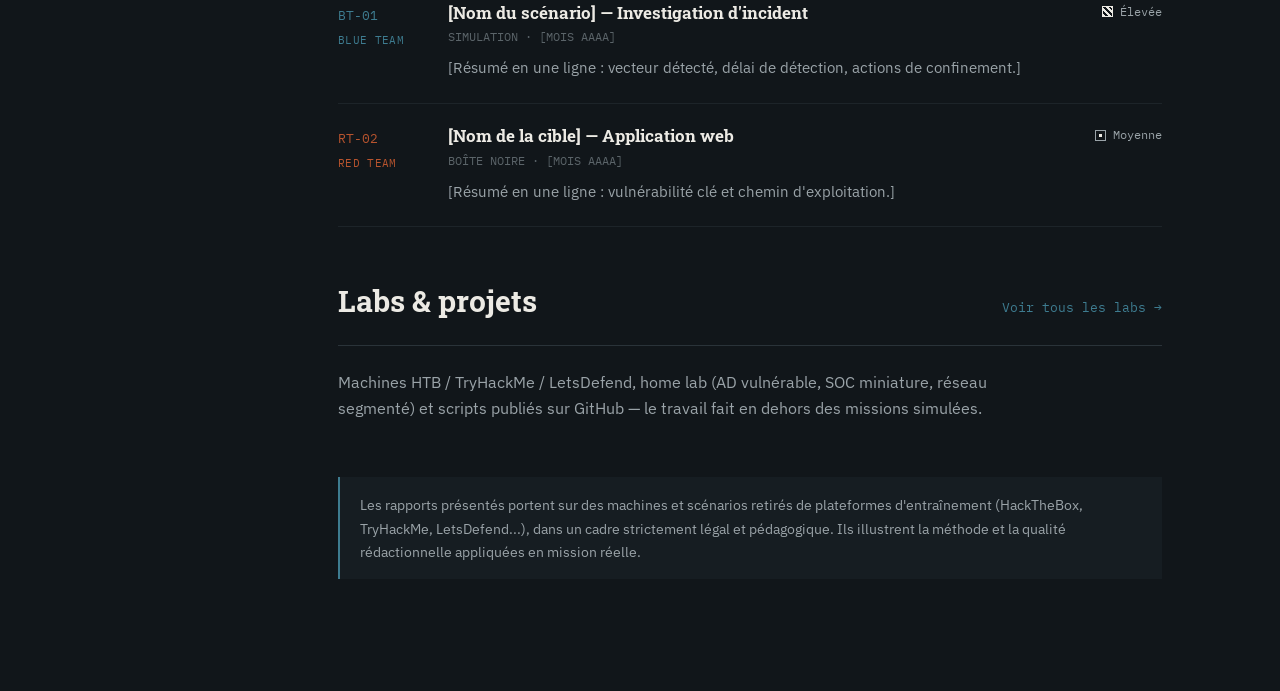
==== commit 0c1fab6b: "Add files via upload" ====
--- a/index.html
+++ b/index.html
@@ -7,7 +7,7 @@
 <meta name="description" content="Portfolio d'audits de sécurité offensifs et défensifs — pentest, détection et réponse à incident. Rapports réalisés en environnement légal et pédagogique.">
 <link rel="preconnect" href="https://fonts.googleapis.com">
 <link href="https://fonts.googleapis.com/css2?family=Roboto+Slab:wght@400;700&family=IBM+Plex+Sans:wght@400;500;600&family=IBM+Plex+Mono:wght@400;500&display=swap" rel="stylesheet">
-<link rel="stylesheet" href="style.css">
+<link rel="stylesheet" href="css/style.css">
 </head>
 <body>
 
@@ -17,6 +17,7 @@
 </div>
 <nav class="topbar__menu">
   <a href="index.html" aria-current="page">Accueil</a>
+  <a href="about.html">À propos</a>
   <a href="reports.html">Journal d'audits</a>
   <a href="labs.html">Labs &amp; Projets</a>
   <a href="methodology.html">Méthodologie</a>
@@ -33,12 +34,13 @@
     </div>
     <nav class="rail__nav">
       <a class="rail__tab" href="index.html" aria-current="page"><span class="idx">00</span>Accueil</a>
-      <a class="rail__tab" href="reports.html"><span class="idx">01</span>Journal d'audits</a>
-      <a class="rail__tab" href="labs.html"><span class="idx">02</span>Labs &amp; Projets</a>
-      <a class="rail__tab" href="methodology.html"><span class="idx">03</span>Méthodologie</a>
-      <a class="rail__tab" href="contact.html"><span class="idx">04</span>Contact</a>
+      <a class="rail__tab" href="about.html"><span class="idx">01</span>À propos</a>
+      <a class="rail__tab" href="reports.html"><span class="idx">02</span>Journal d'audits</a>
+      <a class="rail__tab" href="labs.html"><span class="idx">03</span>Labs &amp; Projets</a>
+      <a class="rail__tab" href="methodology.html"><span class="idx">04</span>Méthodologie</a>
+      <a class="rail__tab" href="contact.html"><span class="idx">05</span>Contact</a>
     </nav>
-    <div class="rail__footer">© 2026 Dylan Bernard</div>
+    <div class="rail__footer">© 2026 Dylan Bernard<br><a href="assets/CV_Dylan_Bernard.pdf" class="rail__cv">Télécharger mon CV ↓</a></div>
   </aside>
 
   <main class="main">
@@ -133,12 +135,12 @@
           <article class="log-entry log-entry--red">
             <div class="log-entry__id">RT-01<span class="track-tag">RED TEAM</span></div>
             <div>
-              <h3 class="log-entry__title">Active (HackTheBox) — Active Directory</h3>
-              <div class="log-entry__meta">BOÎTE NOIRE · SEPT. 2026</div>
-              <p class="log-entry__desc">Accès SMB anonyme → mot de passe GPP déchiffré → Kerberoasting → compromission Domain Admin.</p>
+              <h3 class="log-entry__title">[Nom de la cible] — Active Directory</h3>
+              <div class="log-entry__meta">BOÎTE GRISE · [MOIS AAAA]</div>
+              <p class="log-entry__desc">[Résumé en une ligne : chemin d'attaque emprunté et impact final obtenu.]</p>
             </div>
             <div class="log-entry__sev">
-              <div class="sev sev--high"><span class="sev__mark"></span>Élevée</div>
+              <div class="sev sev--critical"><span class="sev__mark"></span>Critique</div>
             </div>
           </article>
 
@@ -192,6 +194,6 @@
   </main>
 </div>
 
-<script src="main.js"></script>
+<script src="js/main.js"></script>
 </body>
 </html>
--- a/css/style.css
+++ b/css/style.css
@@ -0,0 +1,590 @@
+/* =========================================================
+   DYLAN-SEC — Design system
+   Concept: dossier d'investigation / journal de missions.
+   Deux pistes identitaires : Red Team (rouille) / Blue Team (acier).
+   La sévérité se lit par densité de remplissage, pas par couleur,
+   pour ne jamais entrer en conflit avec l'identité Red/Blue.
+   ========================================================= */
+
+:root{
+  --bg:        #11161A;
+  --bg-raised: #161D22;
+  --bg-tab:    #0D1114;
+  --ink:       #ECEAE4;
+  --ink-dim:   #9AA3A8;
+  --ink-faint: #5B6469;
+  --line:      #2A3339;
+  --line-soft: #1D2429;
+
+  --red:       #B8542E;
+  --red-dim:   #7A3B21;
+  --blue:      #3E7C90;
+  --blue-dim:  #2A5866;
+
+  --font-display: "Roboto Slab", Georgia, serif;
+  --font-body: "IBM Plex Sans", -apple-system, "Segoe UI", sans-serif;
+  --font-mono: "IBM Plex Mono", ui-monospace, Menlo, monospace;
+
+  --max-line: 68ch;
+  --rail-w: 220px;
+}
+
+*, *::before, *::after{ box-sizing: border-box; }
+
+html{ scroll-behavior: smooth; }
+
+body{
+  margin:0;
+  background: var(--bg);
+  color: var(--ink);
+  font-family: var(--font-body);
+  font-size: 16px;
+  line-height: 1.6;
+  -webkit-font-smoothing: antialiased;
+}
+
+a{ color: inherit; text-decoration: none; }
+a:focus-visible, button:focus-visible, [tabindex]:focus-visible{
+  outline: 2px solid var(--blue);
+  outline-offset: 3px;
+}
+
+h1,h2,h3,h4{
+  font-family: var(--font-display);
+  font-weight: 700;
+  line-height: 1.15;
+  margin: 0 0 .5em;
+  color: var(--ink);
+}
+h1{ font-size: clamp(2rem, 4vw, 3.1rem); }
+h2{ font-size: clamp(1.4rem, 2.4vw, 1.9rem); }
+h3{ font-size: 1.15rem; }
+
+p{ margin: 0 0 1em; color: var(--ink-dim); max-width: var(--max-line); }
+strong{ color: var(--ink); font-weight: 600; }
+
+code, .mono{ font-family: var(--font-mono); font-size: .92em; }
+
+/* ---------- layout shell : rail + main ---------- */
+
+.shell{
+  display: flex;
+  min-height: 100vh;
+}
+
+.rail{
+  flex: 0 0 var(--rail-w);
+  background: var(--bg-tab);
+  border-right: 1px solid var(--line);
+  padding: 2rem 0 1.5rem;
+  position: sticky;
+  top: 0;
+  height: 100vh;
+  display: flex;
+  flex-direction: column;
+}
+
+.rail__brand{
+  padding: 0 1.5rem 1.75rem;
+  border-bottom: 1px solid var(--line-soft);
+  margin-bottom: 1rem;
+}
+.rail__brand a{ display:block; }
+.rail__mark{
+  font-family: var(--font-display);
+  font-size: 1.05rem;
+  letter-spacing: .02em;
+  color: var(--ink);
+}
+.rail__sub{
+  display:block;
+  font-size: .72rem;
+  color: var(--ink-faint);
+  margin-top: .25rem;
+  font-family: var(--font-mono);
+}
+
+.rail__nav{ display:flex; flex-direction:column; flex:1; }
+.rail__tab{
+  position: relative;
+  display:block;
+  padding: .85rem 1.5rem;
+  font-size: .95rem;
+  color: var(--ink-dim);
+  border-left: 2px solid transparent;
+}
+.rail__tab:hover{ color: var(--ink); background: var(--bg-raised); }
+.rail__tab[aria-current="page"]{
+  color: var(--ink);
+  background: var(--bg-raised);
+  border-left-color: var(--blue);
+}
+.rail__tab .idx{
+  font-family: var(--font-mono);
+  color: var(--ink-faint);
+  font-size: .78rem;
+  margin-right: .6rem;
+}
+
+.rail__footer{
+  padding: 1rem 1.5rem 0;
+  font-size: .72rem;
+  color: var(--ink-faint);
+  border-top: 1px solid var(--line-soft);
+  margin-top: 1rem;
+}
+
+.main{ flex:1; min-width:0; }
+
+.container{
+  max-width: 920px;
+  padding: 3.5rem 3rem 5rem;
+  margin: 0 auto;
+}
+
+/* mobile top bar */
+.topbar{ display:none; }
+
+@media (max-width: 880px){
+  .shell{ flex-direction: column; }
+  .rail{ display:none; }
+  .topbar{
+    display:flex;
+    align-items:center;
+    justify-content:space-between;
+    position: sticky; top:0; z-index: 20;
+    background: var(--bg-tab);
+    border-bottom: 1px solid var(--line);
+    padding: .9rem 1.25rem;
+  }
+  .topbar__mark{ font-family: var(--font-display); font-size: 1rem; }
+  .topbar__toggle{
+    background:none; border:1px solid var(--line); color: var(--ink);
+    font-family: var(--font-mono); font-size: .8rem;
+    padding: .4rem .7rem; border-radius: 2px;
+  }
+  .topbar__menu{
+    display:none;
+    flex-direction:column;
+    background: var(--bg-tab);
+    border-bottom: 1px solid var(--line);
+  }
+  .topbar__menu.is-open{ display:flex; }
+  .topbar__menu a{
+    padding: .9rem 1.25rem;
+    border-top: 1px solid var(--line-soft);
+    color: var(--ink-dim);
+  }
+  .container{ padding: 2.25rem 1.4rem 3.5rem; }
+}
+
+/* ---------- classification banner ---------- */
+
+.classified{
+  display:flex;
+  align-items:center;
+  gap:.6rem;
+  font-family: var(--font-mono);
+  font-size: .72rem;
+  letter-spacing: .04em;
+  color: var(--ink-faint);
+  padding: .55rem .9rem;
+  border: 1px solid var(--line);
+  margin-bottom: 2.5rem;
+  width: fit-content;
+}
+.classified::before{ content:"◆"; color: var(--blue); }
+
+/* ---------- hero (index) ---------- */
+
+.hero__eyebrow{
+  font-family: var(--font-mono);
+  font-size: .85rem;
+  color: var(--ink-faint);
+  margin-bottom: 1rem;
+}
+.hero h1{ max-width: 14ch; }
+.hero__lede{ font-size: 1.15rem; max-width: 56ch; margin-top: 1.25rem; }
+
+.track-split{
+  display:grid;
+  grid-template-columns: 1fr 1fr;
+  border: 1px solid var(--line);
+  margin: 3rem 0;
+}
+.track{
+  padding: 1.75rem 1.75rem;
+  border-left: 3px solid transparent;
+}
+.track + .track{ border-top: none; border-left-width: 3px; }
+@media (min-width: 640px){
+  .track + .track{ border-top: none; }
+  .track:first-child{ border-right: 1px solid var(--line); }
+}
+@media (max-width: 639px){
+  .track-split{ grid-template-columns: 1fr; }
+  .track:first-child{ border-bottom: 1px solid var(--line); }
+}
+.track--red{ border-left-color: var(--red); }
+.track--blue{ border-left-color: var(--blue); }
+.track__label{
+  font-family: var(--font-mono);
+  font-size: .78rem;
+  letter-spacing: .03em;
+  margin-bottom: .75rem;
+}
+.track--red .track__label{ color: var(--red); }
+.track--blue .track__label{ color: var(--blue); }
+.track h3{ margin-bottom: .6rem; }
+.track ul{ margin:0; padding-left: 1.1rem; color: var(--ink-dim); }
+.track li{ margin-bottom: .4rem; }
+
+.section{ margin: 3.5rem 0; }
+.section__head{
+  display:flex;
+  align-items: baseline;
+  justify-content: space-between;
+  border-bottom: 1px solid var(--line);
+  padding-bottom: .75rem;
+  margin-bottom: 1.5rem;
+  gap: 1rem;
+  flex-wrap: wrap;
+}
+.section__head .see-all{
+  font-family: var(--font-mono);
+  font-size: .82rem;
+  color: var(--blue);
+  white-space: nowrap;
+}
+.section__head .see-all:hover{ text-decoration: underline; }
+
+/* ---------- log entries (reports list, preview) ---------- */
+
+.log{ display:flex; flex-direction:column; }
+.log-entry{
+  display:grid;
+  grid-template-columns: 90px 1fr auto;
+  gap: 1.25rem;
+  align-items: start;
+  padding: 1.4rem 0;
+  border-bottom: 1px solid var(--line-soft);
+}
+.log-entry:first-child{ border-top: 1px solid var(--line-soft); }
+.log-entry__id{
+  font-family: var(--font-mono);
+  font-size: .8rem;
+  padding-top: .2rem;
+}
+.log-entry__id .track-tag{ display:block; margin-top:.35rem; font-size: .68rem; letter-spacing:.03em; }
+.log-entry--red .log-entry__id{ color: var(--red); }
+.log-entry--blue .log-entry__id{ color: var(--blue); }
+
+.log-entry__title{ margin: 0 0 .35rem; font-size: 1.05rem; }
+.log-entry__meta{
+  font-family: var(--font-mono);
+  font-size: .76rem;
+  color: var(--ink-faint);
+  margin-bottom: .6rem;
+}
+.log-entry__desc{ margin:0; font-size: .93rem; }
+
+.log-entry__sev{
+  display:flex;
+  flex-direction:column;
+  align-items:flex-end;
+  gap:.35rem;
+  min-width: 108px;
+}
+
+/* severity marks — density, not colour */
+.sev{
+  display:flex; align-items:center; gap:.45rem;
+  font-family: var(--font-mono); font-size: .72rem; color: var(--ink-dim);
+}
+.sev__mark{
+  width: 11px; height: 11px;
+  border: 1.4px solid var(--ink-dim);
+  flex: 0 0 auto;
+}
+.sev--critical .sev__mark{ background: var(--ink); border-color: var(--ink); }
+.sev--high .sev__mark{
+  background: repeating-linear-gradient(45deg, var(--ink) 0 2px, transparent 2px 4px);
+  border-color: var(--ink);
+}
+.sev--medium .sev__mark{
+  background: radial-gradient(circle, var(--ink) 30%, transparent 31%);
+}
+.sev--low .sev__mark{ background: transparent; }
+.sev--info .sev__mark{
+  border-style: dotted;
+  background: transparent;
+}
+
+.filters{
+  display:flex; gap: .6rem; flex-wrap: wrap; margin-bottom: 2rem;
+}
+.filter-btn{
+  font-family: var(--font-mono);
+  font-size: .82rem;
+  padding: .5rem .9rem;
+  border: 1px solid var(--line);
+  background: transparent;
+  color: var(--ink-dim);
+  cursor: pointer;
+}
+.filter-btn:hover{ color: var(--ink); border-color: var(--ink-faint); }
+.filter-btn.is-active{ color: var(--ink); border-color: var(--ink); }
+.filter-btn.is-active[data-filter="red"]{ border-color: var(--red); color: var(--red); }
+.filter-btn.is-active[data-filter="blue"]{ border-color: var(--blue); color: var(--blue); }
+
+.legend{
+  display:flex; flex-wrap:wrap; gap: 1.1rem 1.6rem;
+  padding: 1.1rem 1.3rem;
+  border: 1px solid var(--line);
+  margin-bottom: 2.5rem;
+}
+.legend__note{
+  font-size: .82rem; color: var(--ink-faint); margin: .8rem 0 0; max-width: none;
+}
+
+/* ---------- methodology tables / grids ---------- */
+
+.grid-table{
+  width: 100%;
+  border-collapse: collapse;
+  font-size: .9rem;
+  margin: 1.25rem 0 2rem;
+}
+.grid-table th, .grid-table td{
+  text-align: left;
+  padding: .7rem .9rem;
+  border-bottom: 1px solid var(--line-soft);
+}
+.grid-table th{
+  font-family: var(--font-mono);
+  font-size: .74rem;
+  letter-spacing: .03em;
+  color: var(--ink-faint);
+  font-weight: 400;
+  border-bottom: 1px solid var(--line);
+}
+.grid-table td.mono{ color: var(--ink-dim); }
+
+.phase-list{ list-style: none; margin: 0 0 2rem; padding: 0; counter-reset: phase; }
+.phase-list li{
+  counter-increment: phase;
+  position: relative;
+  padding: .9rem 0 .9rem 2.6rem;
+  border-bottom: 1px solid var(--line-soft);
+  color: var(--ink-dim);
+}
+.phase-list li:first-child{ border-top: 1px solid var(--line-soft); }
+.phase-list li::before{
+  content: counter(phase, decimal-leading-zero);
+  position: absolute; left: 0; top: .9rem;
+  font-family: var(--font-mono);
+  font-size: .78rem;
+  color: var(--ink-faint);
+}
+.phase-list strong{ display:block; color: var(--ink); margin-bottom: .15rem; font-size: .98rem; }
+
+.two-col{
+  display:grid; grid-template-columns: 1fr 1fr; gap: 3rem;
+}
+@media (max-width: 720px){ .two-col{ grid-template-columns: 1fr; gap: 2.5rem; } }
+
+/* ---------- contact ---------- */
+
+.contact-list{ list-style:none; padding:0; margin: 2rem 0; }
+.contact-list li{
+  display:flex; gap: 1.25rem;
+  padding: 1rem 0;
+  border-bottom: 1px solid var(--line-soft);
+  align-items: baseline;
+}
+.contact-list li:first-child{ border-top: 1px solid var(--line-soft); }
+.contact-list .label{
+  font-family: var(--font-mono); font-size: .78rem; color: var(--ink-faint);
+  width: 130px; flex: 0 0 auto;
+}
+.contact-list a:hover{ color: var(--blue); text-decoration: underline; }
+
+.note-box{
+  border-left: 2px solid var(--blue);
+  padding: 1rem 1.25rem;
+  background: var(--bg-raised);
+  font-size: .9rem;
+  color: var(--ink-dim);
+  margin: 2rem 0;
+}
+
+/* ---------- skills grid (index) ---------- */
+
+.skills-grid{
+  display:grid;
+  grid-template-columns: repeat(4, 1fr);
+  gap: 0;
+  border: 1px solid var(--line);
+  margin: 3rem 0;
+}
+@media (max-width: 780px){
+  .skills-grid{ grid-template-columns: repeat(2, 1fr); }
+}
+.skills-col{
+  padding: 1.4rem 1.5rem;
+  border-right: 1px solid var(--line);
+}
+.skills-col:nth-child(4n){ border-right: none; }
+@media (max-width: 780px){
+  .skills-col:nth-child(2n){ border-right: none; }
+  .skills-col:nth-child(n+3){ border-top: 1px solid var(--line); }
+}
+.skills-col h4{
+  font-family: var(--font-mono);
+  font-size: .74rem;
+  letter-spacing: .03em;
+  color: var(--ink-faint);
+  margin: 0 0 .8rem;
+  font-weight: 400;
+}
+.skills-col ul{ list-style: none; margin:0; padding:0; }
+.skills-col li{
+  font-size: .87rem;
+  color: var(--ink-dim);
+  padding: .28rem 0;
+}
+
+/* ---------- platform tag (HTB / THM / LetsDefend) ---------- */
+
+.plat-tag{
+  display:inline-block;
+  font-family: var(--font-mono);
+  font-size: .68rem;
+  letter-spacing: .03em;
+  border: 1px solid var(--ink-faint);
+  color: var(--ink-dim);
+  padding: .15rem .5rem;
+  margin-right: .4rem;
+}
+.plat-tag--htb{ border-color: #6B8E4E; color: #9CBB7A; }
+.plat-tag--thm{ border-color: #3E6B8E; color: #7FA8C9; }
+.plat-tag--ld{  border-color: var(--blue); color: var(--blue); }
+
+/* ---------- project card (home lab) ---------- */
+
+.project-card{
+  padding: 1.6rem 0;
+  border-bottom: 1px solid var(--line-soft);
+}
+.project-card:first-child{ border-top: 1px solid var(--line-soft); }
+.project-card h3{ margin-bottom: .35rem; }
+.project-card__stack{
+  font-family: var(--font-mono);
+  font-size: .78rem;
+  color: var(--ink-faint);
+  margin-bottom: .7rem;
+}
+.project-card__desc{ margin-bottom: .6rem; }
+.project-card__link{
+  font-family: var(--font-mono);
+  font-size: .82rem;
+  color: var(--blue);
+}
+.project-card__link:hover{ text-decoration: underline; }
+
+/* ---------- tool / script list ---------- */
+
+.tool-list{ list-style:none; padding:0; margin: 0 0 2rem; }
+.tool-item{
+  display:flex;
+  gap: 1.25rem;
+  align-items: baseline;
+  padding: 1rem 0;
+  border-bottom: 1px solid var(--line-soft);
+}
+.tool-item:first-child{ border-top: 1px solid var(--line-soft); }
+.tool-item__lang{
+  font-family: var(--font-mono);
+  font-size: .76rem;
+  color: var(--ink-faint);
+  width: 92px;
+  flex: 0 0 auto;
+}
+.tool-item__body h4{
+  font-family: var(--font-body);
+  font-size: .98rem;
+  font-weight: 600;
+  margin: 0 0 .2rem;
+  color: var(--ink);
+}
+.tool-item__body p{ margin:0; font-size: .87rem; }
+.tool-item__link{
+  margin-left: auto;
+  font-family: var(--font-mono);
+  font-size: .8rem;
+  color: var(--blue);
+  white-space: nowrap;
+  flex: 0 0 auto;
+}
+.tool-item__link:hover{ text-decoration: underline; }
+
+.subsection-label{
+  font-family: var(--font-mono);
+  font-size: .78rem;
+  letter-spacing: .03em;
+  color: var(--ink-faint);
+  margin-bottom: .5rem;
+}
+
+.rail__cv{
+  display: block;
+  margin-top: .6rem;
+  color: var(--blue);
+  font-size: .78rem;
+}
+.rail__cv:hover{ text-decoration: underline; }
+
+/* ---------- certifications ---------- */
+
+.cert-list{ list-style:none; padding:0; margin: 0 0 2rem; }
+.cert-item{
+  display:flex;
+  gap: 1.25rem;
+  align-items: baseline;
+  padding: 1rem 0;
+  border-bottom: 1px solid var(--line-soft);
+}
+.cert-item:first-child{ border-top: 1px solid var(--line-soft); }
+.cert-item__status{
+  display:flex; align-items:center; gap:.45rem;
+  font-family: var(--font-mono); font-size: .72rem; color: var(--ink-dim);
+  width: 118px; flex: 0 0 auto;
+}
+.cert-item__body h4{
+  font-size: .98rem; font-weight: 600; margin: 0 0 .15rem; color: var(--ink);
+}
+.cert-item__body p{ margin:0; font-size: .85rem; }
+
+/* CTA button, used sparingly (About page) */
+.cta-btn{
+  display: inline-flex;
+  align-items: center;
+  gap: .5rem;
+  font-family: var(--font-mono);
+  font-size: .85rem;
+  color: var(--bg);
+  background: var(--ink);
+  padding: .75rem 1.3rem;
+  border: 1px solid var(--ink);
+}
+.cta-btn:hover{ background: transparent; color: var(--ink); }
+
+/* ---------- utility ---------- */
+.empty-state{
+  color: var(--ink-faint);
+  font-family: var(--font-mono);
+  font-size: .85rem;
+  padding: 2rem 0;
+  display: none;
+}
+.empty-state.is-visible{ display:block; }
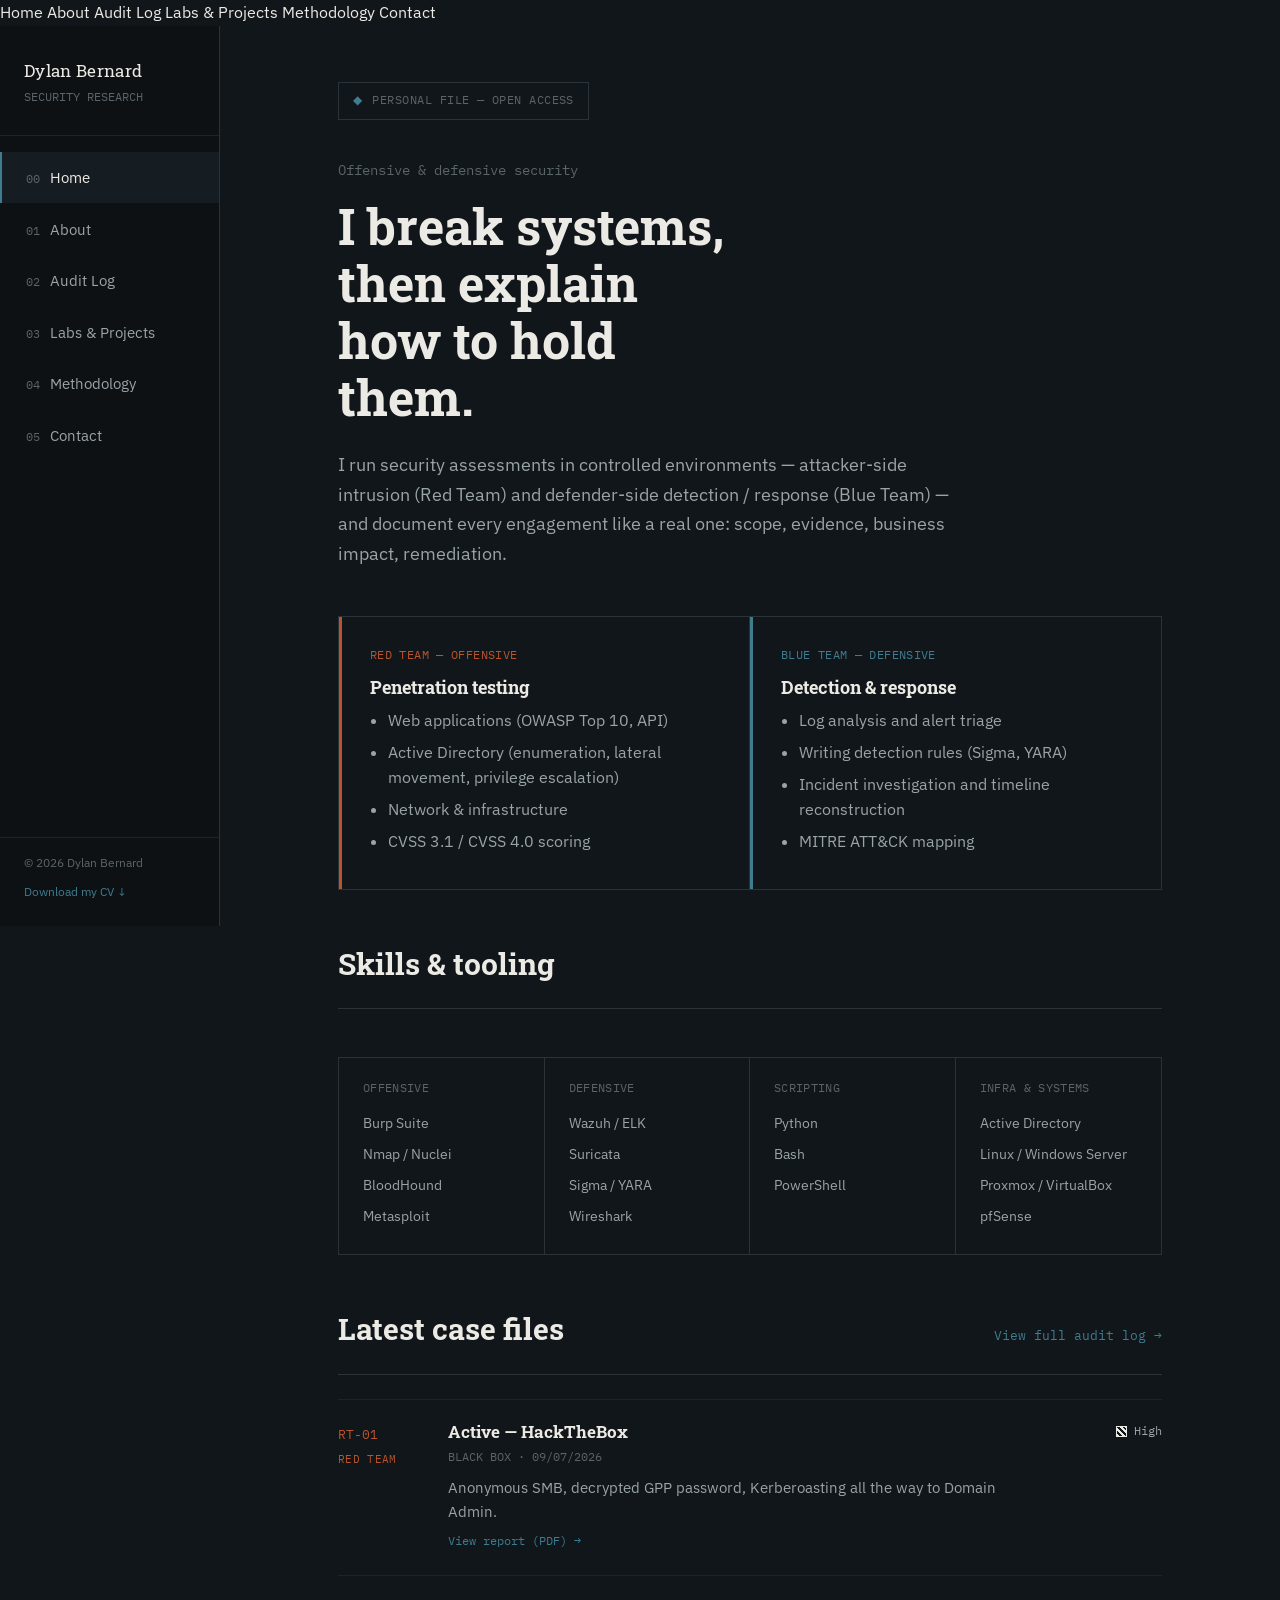
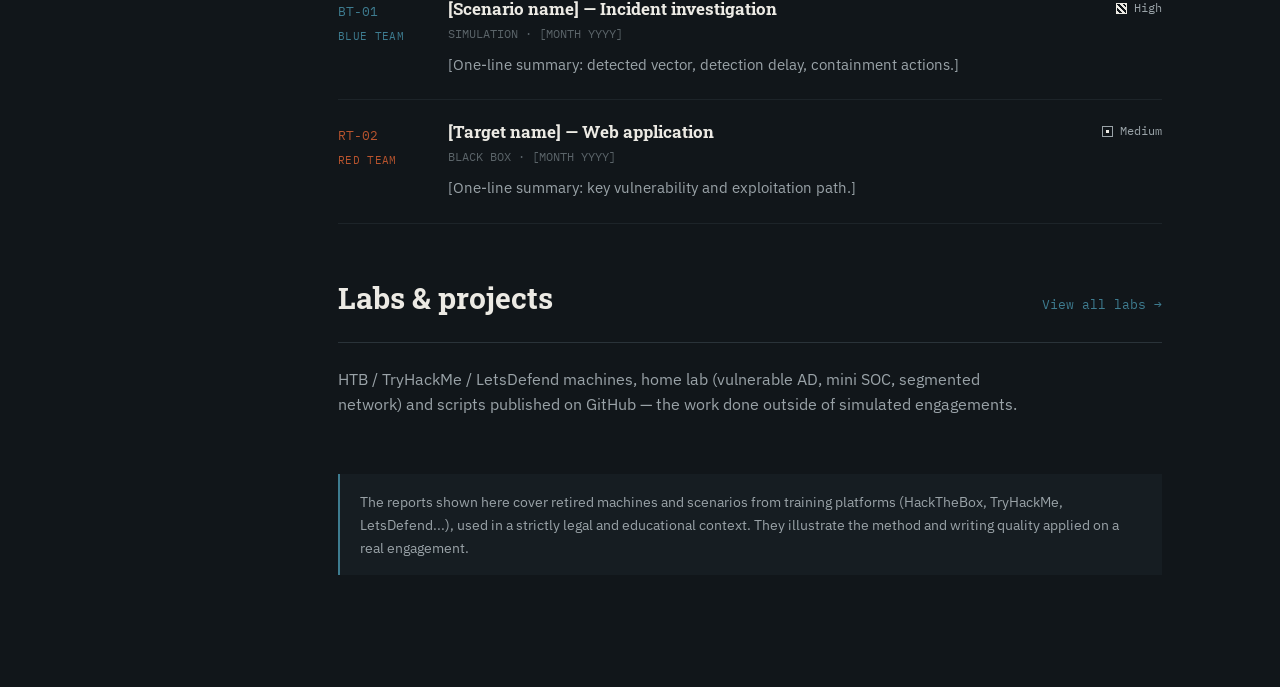
==== commit 589a6bcb: "Add files via upload" ====
--- a/index.html
+++ b/index.html
@@ -1,10 +1,10 @@
 <!DOCTYPE html>
-<html lang="fr">
+<html lang="en">
 <head>
 <meta charset="UTF-8">
 <meta name="viewport" content="width=device-width, initial-scale=1.0">
 <title>Dylan Bernard · Security Research — Red &amp; Blue Team</title>
-<meta name="description" content="Portfolio d'audits de sécurité offensifs et défensifs — pentest, détection et réponse à incident. Rapports réalisés en environnement légal et pédagogique.">
+<meta name="description" content="Offensive and defensive security portfolio — penetration testing, detection and incident response. Reports produced in a legal, educational environment.">
 <link rel="preconnect" href="https://fonts.googleapis.com">
 <link href="https://fonts.googleapis.com/css2?family=Roboto+Slab:wght@400;700&family=IBM+Plex+Sans:wght@400;500;600&family=IBM+Plex+Mono:wght@400;500&display=swap" rel="stylesheet">
 <link rel="stylesheet" href="css/style.css">
@@ -16,11 +16,11 @@
   <button class="topbar__toggle" aria-expanded="false">MENU</button>
 </div>
 <nav class="topbar__menu">
-  <a href="index.html" aria-current="page">Accueil</a>
-  <a href="about.html">À propos</a>
-  <a href="reports.html">Journal d'audits</a>
-  <a href="labs.html">Labs &amp; Projets</a>
-  <a href="methodology.html">Méthodologie</a>
+  <a href="index.html" aria-current="page">Home</a>
+  <a href="about.html">About</a>
+  <a href="reports.html">Audit Log</a>
+  <a href="labs.html">Labs &amp; Projects</a>
+  <a href="methodology.html">Methodology</a>
   <a href="contact.html">Contact</a>
 </nav>
 
@@ -33,62 +33,61 @@
       </a>
     </div>
     <nav class="rail__nav">
-      <a class="rail__tab" href="index.html" aria-current="page"><span class="idx">00</span>Accueil</a>
-      <a class="rail__tab" href="about.html"><span class="idx">01</span>À propos</a>
-      <a class="rail__tab" href="reports.html"><span class="idx">02</span>Journal d'audits</a>
-      <a class="rail__tab" href="labs.html"><span class="idx">03</span>Labs &amp; Projets</a>
-      <a class="rail__tab" href="methodology.html"><span class="idx">04</span>Méthodologie</a>
+      <a class="rail__tab" href="index.html" aria-current="page"><span class="idx">00</span>Home</a>
+      <a class="rail__tab" href="about.html"><span class="idx">01</span>About</a>
+      <a class="rail__tab" href="reports.html"><span class="idx">02</span>Audit Log</a>
+      <a class="rail__tab" href="labs.html"><span class="idx">03</span>Labs &amp; Projects</a>
+      <a class="rail__tab" href="methodology.html"><span class="idx">04</span>Methodology</a>
       <a class="rail__tab" href="contact.html"><span class="idx">05</span>Contact</a>
     </nav>
-    <div class="rail__footer">© 2026 Dylan Bernard<br><a href="assets/CV_Dylan_Bernard.pdf" class="rail__cv">Télécharger mon CV ↓</a></div>
+    <div class="rail__footer">© 2026 Dylan Bernard<br><a href="assets/CV_Dylan_Bernard.pdf" class="rail__cv">Download my CV ↓</a></div>
   </aside>
 
   <main class="main">
     <div class="container">
 
-      <div class="classified">DOSSIER PERSONNEL — CONSULTATION LIBRE</div>
+      <div class="classified">PERSONAL FILE — OPEN ACCESS</div>
 
       <section class="hero">
-        <p class="hero__eyebrow">Audit offensif &amp; défensif</p>
-        <h1>Je casse des systèmes, puis j'explique comment les tenir.</h1>
+        <p class="hero__eyebrow">Offensive &amp; defensive security</p>
+        <h1>I break systems, then explain how to hold them.</h1>
         <p class="hero__lede">
-          Je mène des audits de sécurité en environnement contrôlé — intrusion côté attaquant
-          (Red Team) et détection / réponse côté défenseur (Blue Team) — et je documente
-          chaque mission comme une mission réelle : périmètre, preuves, impact métier,
-          remédiation.
+          I run security assessments in controlled environments — attacker-side intrusion
+          (Red Team) and defender-side detection / response (Blue Team) — and document every
+          engagement like a real one: scope, evidence, business impact, remediation.
         </p>
       </section>
 
       <div class="track-split">
         <div class="track track--red">
-          <div class="track__label">RED TEAM — OFFENSIF</div>
-          <h3>Tests d'intrusion</h3>
+          <div class="track__label">RED TEAM — OFFENSIVE</div>
+          <h3>Penetration testing</h3>
           <ul>
-            <li>Applications web (OWASP Top 10, API)</li>
-            <li>Active Directory (énumération, mouvement latéral, élévation de privilèges)</li>
-            <li>Infrastructure &amp; réseau interne</li>
-            <li>Scoring CVSS 3.1 / CVSS 4.0</li>
+            <li>Web applications (OWASP Top 10, API)</li>
+            <li>Active Directory (enumeration, lateral movement, privilege escalation)</li>
+            <li>Network &amp; infrastructure</li>
+            <li>CVSS 3.1 / CVSS 4.0 scoring</li>
           </ul>
         </div>
         <div class="track track--blue">
-          <div class="track__label">BLUE TEAM — DÉFENSIF</div>
-          <h3>Détection &amp; réponse</h3>
+          <div class="track__label">BLUE TEAM — DEFENSIVE</div>
+          <h3>Detection &amp; response</h3>
           <ul>
-            <li>Analyse de logs et triage d'alertes</li>
-            <li>Écriture de règles de détection (Sigma, YARA)</li>
-            <li>Investigation d'incident et reconstruction de timeline</li>
-            <li>Cadrage MITRE ATT&amp;CK</li>
+            <li>Log analysis and alert triage</li>
+            <li>Writing detection rules (Sigma, YARA)</li>
+            <li>Incident investigation and timeline reconstruction</li>
+            <li>MITRE ATT&amp;CK mapping</li>
           </ul>
         </div>
       </div>
 
       <section class="section">
         <div class="section__head">
-          <h2>Compétences &amp; outils</h2>
+          <h2>Skills &amp; tooling</h2>
         </div>
         <div class="skills-grid">
           <div class="skills-col">
-            <h4>OFFENSIF</h4>
+            <h4>OFFENSIVE</h4>
             <ul>
               <li>Burp Suite</li>
               <li>Nmap / Nuclei</li>
@@ -97,7 +96,7 @@
             </ul>
           </div>
           <div class="skills-col">
-            <h4>DÉFENSIF</h4>
+            <h4>DEFENSIVE</h4>
             <ul>
               <li>Wazuh / ELK</li>
               <li>Suricata</li>
@@ -114,7 +113,7 @@
             </ul>
           </div>
           <div class="skills-col">
-            <h4>INFRA &amp; SYSTÈMES</h4>
+            <h4>INFRA &amp; SYSTEMS</h4>
             <ul>
               <li>Active Directory</li>
               <li>Linux / Windows Server</li>
@@ -127,44 +126,45 @@
 
       <section class="section">
         <div class="section__head">
-          <h2>Derniers dossiers</h2>
-          <a class="see-all" href="reports.html">Voir le journal complet →</a>
+          <h2>Latest case files</h2>
+          <a class="see-all" href="reports.html">View full audit log →</a>
         </div>
         <div class="log">
 
           <article class="log-entry log-entry--red">
             <div class="log-entry__id">RT-01<span class="track-tag">RED TEAM</span></div>
             <div>
-              <h3 class="log-entry__title">[Nom de la cible] — Active Directory</h3>
-              <div class="log-entry__meta">BOÎTE GRISE · [MOIS AAAA]</div>
-              <p class="log-entry__desc">[Résumé en une ligne : chemin d'attaque emprunté et impact final obtenu.]</p>
+              <h3 class="log-entry__title">Active — HackTheBox</h3>
+              <div class="log-entry__meta">BLACK BOX · 09/07/2026</div>
+              <p class="log-entry__desc">Anonymous SMB, decrypted GPP password, Kerberoasting all the way to Domain Admin.</p>
+              <a class="log-entry__link" href="assets/reports/active-htb.pdf">View report (PDF) →</a>
             </div>
             <div class="log-entry__sev">
-              <div class="sev sev--critical"><span class="sev__mark"></span>Critique</div>
+              <div class="sev sev--high"><span class="sev__mark"></span>High</div>
             </div>
           </article>
 
           <article class="log-entry log-entry--blue">
             <div class="log-entry__id">BT-01<span class="track-tag">BLUE TEAM</span></div>
             <div>
-              <h3 class="log-entry__title">[Nom du scénario] — Investigation d'incident</h3>
-              <div class="log-entry__meta">SIMULATION · [MOIS AAAA]</div>
-              <p class="log-entry__desc">[Résumé en une ligne : vecteur détecté, délai de détection, actions de confinement.]</p>
+              <h3 class="log-entry__title">[Scenario name] — Incident investigation</h3>
+              <div class="log-entry__meta">SIMULATION · [MONTH YYYY]</div>
+              <p class="log-entry__desc">[One-line summary: detected vector, detection delay, containment actions.]</p>
             </div>
             <div class="log-entry__sev">
-              <div class="sev sev--high"><span class="sev__mark"></span>Élevée</div>
+              <div class="sev sev--high"><span class="sev__mark"></span>High</div>
             </div>
           </article>
 
           <article class="log-entry log-entry--red">
             <div class="log-entry__id">RT-02<span class="track-tag">RED TEAM</span></div>
             <div>
-              <h3 class="log-entry__title">[Nom de la cible] — Application web</h3>
-              <div class="log-entry__meta">BOÎTE NOIRE · [MOIS AAAA]</div>
-              <p class="log-entry__desc">[Résumé en une ligne : vulnérabilité clé et chemin d'exploitation.]</p>
+              <h3 class="log-entry__title">[Target name] — Web application</h3>
+              <div class="log-entry__meta">BLACK BOX · [MONTH YYYY]</div>
+              <p class="log-entry__desc">[One-line summary: key vulnerability and exploitation path.]</p>
             </div>
             <div class="log-entry__sev">
-              <div class="sev sev--medium"><span class="sev__mark"></span>Moyenne</div>
+              <div class="sev sev--medium"><span class="sev__mark"></span>Medium</div>
             </div>
           </article>
 
@@ -173,21 +173,20 @@
 
       <section class="section">
         <div class="section__head">
-          <h2>Labs &amp; projets</h2>
-          <a class="see-all" href="labs.html">Voir tous les labs →</a>
+          <h2>Labs &amp; projects</h2>
+          <a class="see-all" href="labs.html">View all labs →</a>
         </div>
         <p>
-          Machines HTB / TryHackMe / LetsDefend, home lab (AD vulnérable, SOC miniature,
-          réseau segmenté) et scripts publiés sur GitHub — le travail fait en dehors des
-          missions simulées.
+          HTB / TryHackMe / LetsDefend machines, home lab (vulnerable AD, mini SOC,
+          segmented network) and scripts published on GitHub — the work done outside of
+          simulated engagements.
         </p>
       </section>
 
       <div class="note-box">
-        Les rapports présentés portent sur des machines et scénarios retirés de plateformes
-        d'entraînement (HackTheBox, TryHackMe, LetsDefend...), dans un cadre strictement légal
-        et pédagogique. Ils illustrent la méthode et la qualité rédactionnelle appliquées en
-        mission réelle.
+        The reports shown here cover retired machines and scenarios from training platforms
+        (HackTheBox, TryHackMe, LetsDefend...), used in a strictly legal and educational
+        context. They illustrate the method and writing quality applied on a real engagement.
       </div>
 
     </div>
--- a/css/style.css
+++ b/css/style.css
@@ -287,6 +287,14 @@
   margin-bottom: .6rem;
 }
 .log-entry__desc{ margin:0; font-size: .93rem; }
+.log-entry__link{
+  display:inline-block;
+  margin-top: .5rem;
+  font-family: var(--font-mono);
+  font-size: .78rem;
+  color: var(--blue);
+}
+.log-entry__link:hover{ text-decoration: underline; }
 
 .log-entry__sev{
   display:flex;
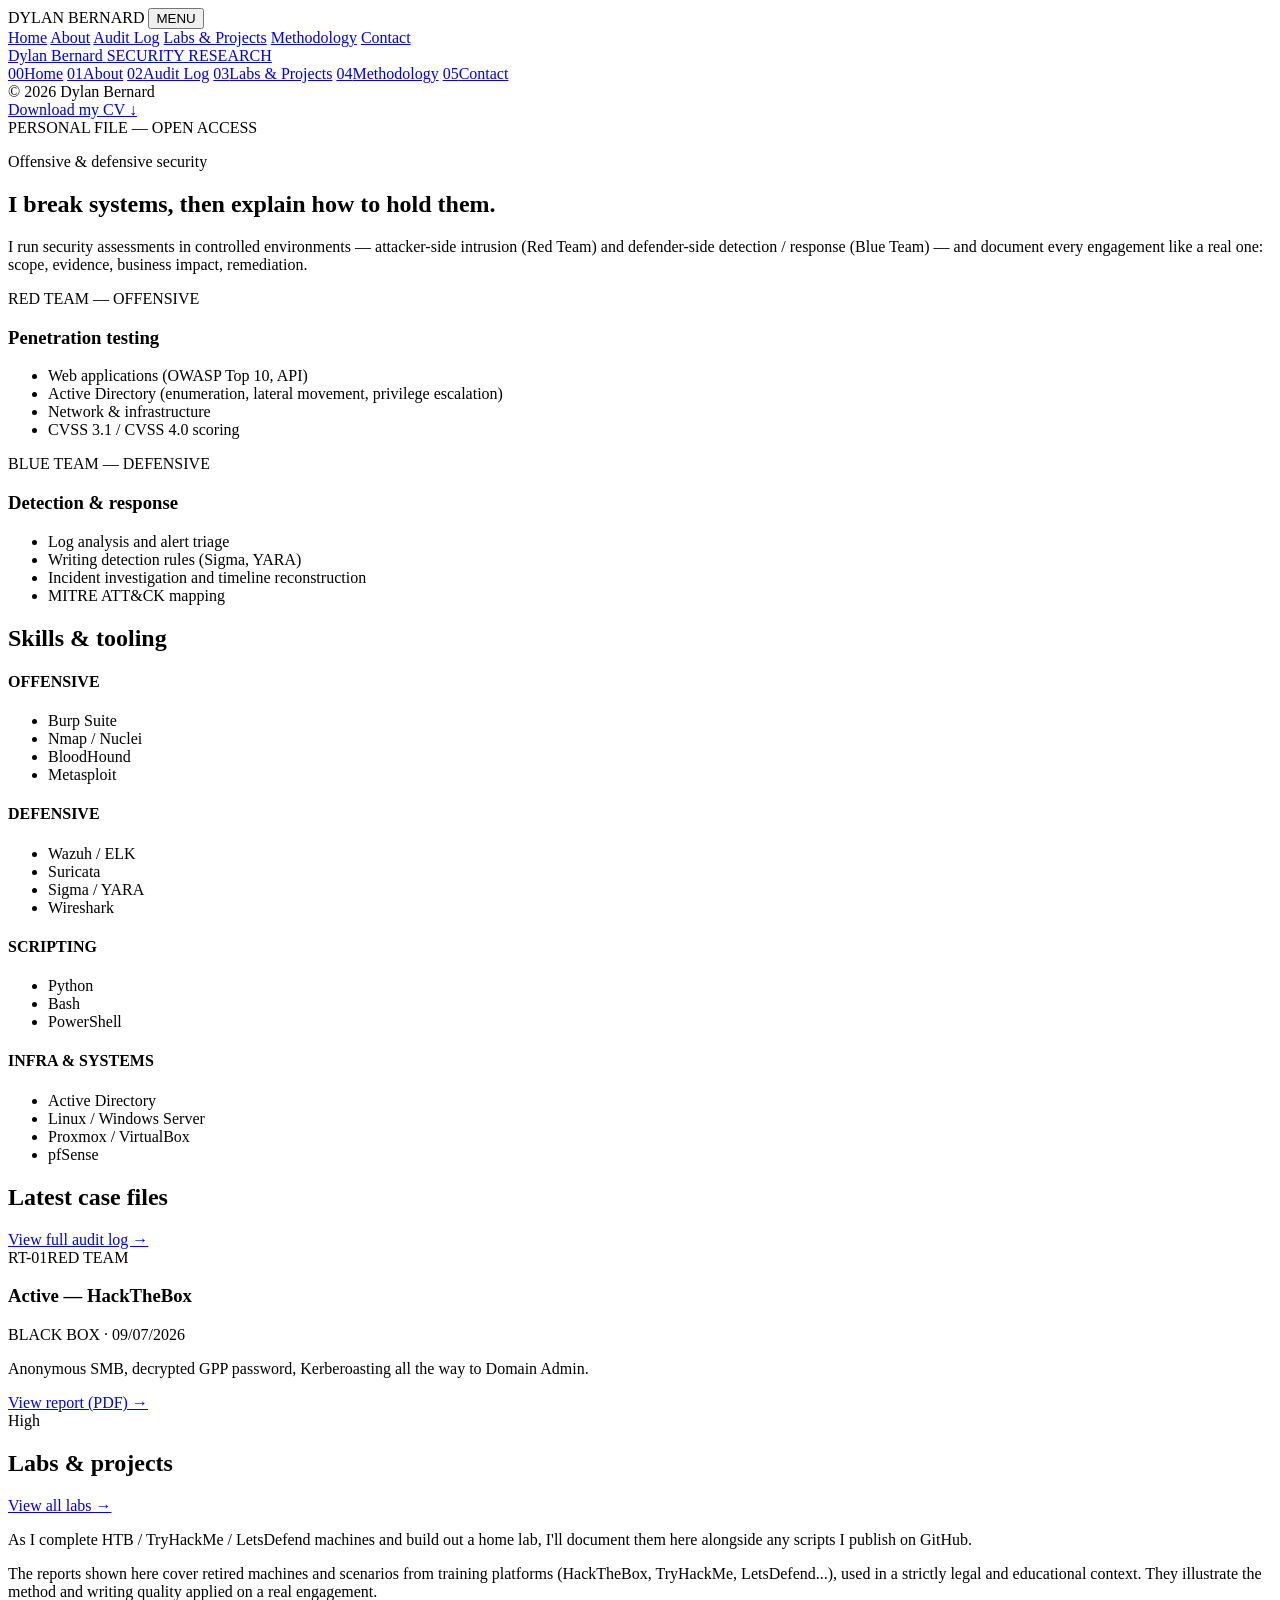
==== commit 2af08020: "Add files via upload" ====
--- a/index.html
+++ b/index.html
@@ -144,7 +144,8 @@
             </div>
           </article>
 
-          <article class="log-entry log-entry--blue">
+          <!-- placeholder, fill in and uncomment when ready:
+<article class="log-entry log-entry--blue">
             <div class="log-entry__id">BT-01<span class="track-tag">BLUE TEAM</span></div>
             <div>
               <h3 class="log-entry__title">[Scenario name] — Incident investigation</h3>
@@ -155,8 +156,10 @@
               <div class="sev sev--high"><span class="sev__mark"></span>High</div>
             </div>
           </article>
-
-          <article class="log-entry log-entry--red">
+-->
+
+          <!-- placeholder, fill in and uncomment when ready:
+<article class="log-entry log-entry--red">
             <div class="log-entry__id">RT-02<span class="track-tag">RED TEAM</span></div>
             <div>
               <h3 class="log-entry__title">[Target name] — Web application</h3>
@@ -167,6 +170,7 @@
               <div class="sev sev--medium"><span class="sev__mark"></span>Medium</div>
             </div>
           </article>
+-->
 
         </div>
       </section>
@@ -177,9 +181,8 @@
           <a class="see-all" href="labs.html">View all labs →</a>
         </div>
         <p>
-          HTB / TryHackMe / LetsDefend machines, home lab (vulnerable AD, mini SOC,
-          segmented network) and scripts published on GitHub — the work done outside of
-          simulated engagements.
+          As I complete HTB / TryHackMe / LetsDefend machines and build out a home lab,
+          I'll document them here alongside any scripts I publish on GitHub.
         </p>
       </section>
 
